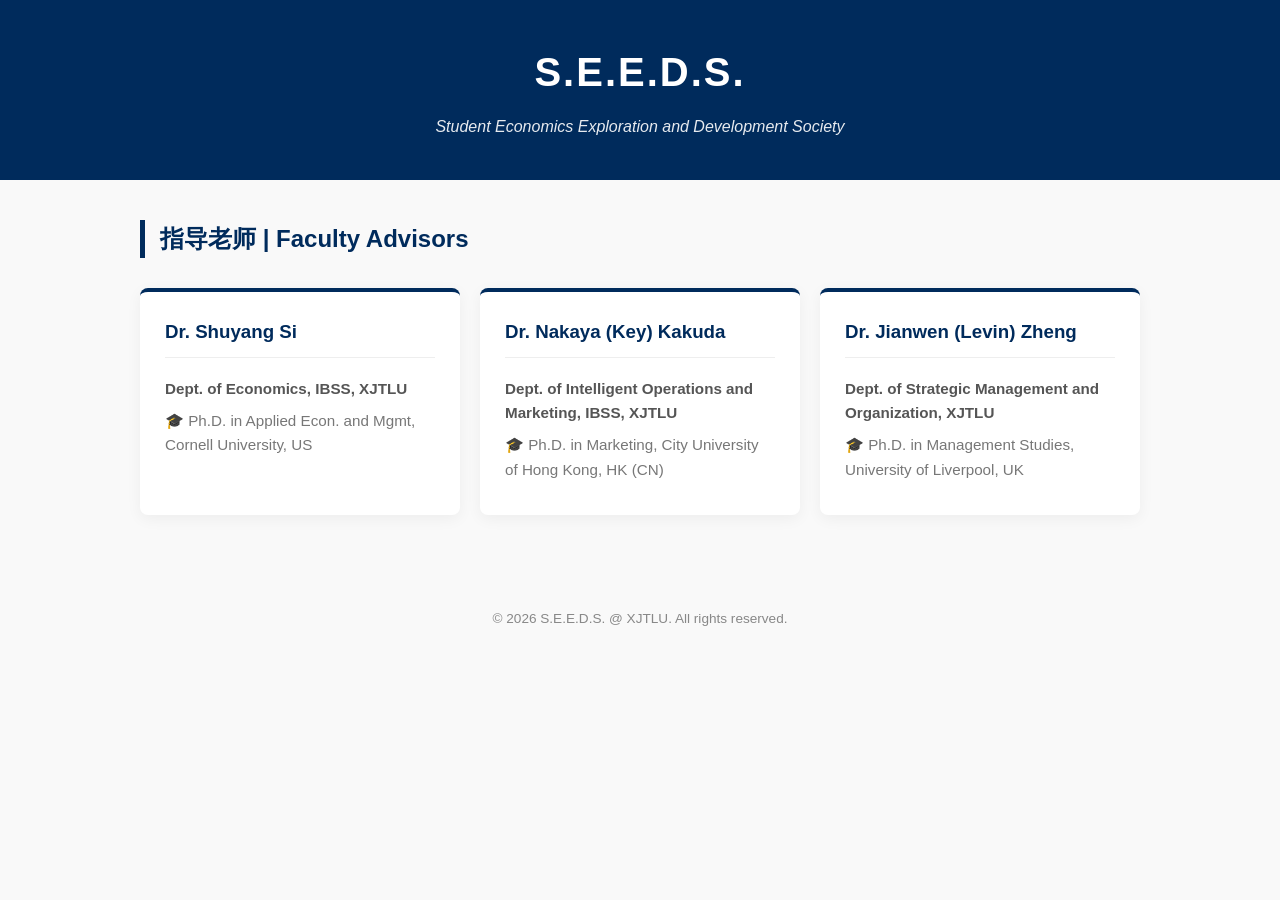
==== index.html @ ce8d1734 "Create index.html" ====
<!DOCTYPE html>
<html lang="zh-CN">
<head>
    <meta charset="UTF-8">
    <meta name="viewport" content="width=device-width, initial-scale=1.0">
    <title>S.E.E.D.S. - Student Economics Exploration and Development Society</title>
    <style>
        :root {
            --primary-color: #002b5c; /* XJTLU Navy Blue */
            --accent-color: #e31837;
            --text-color: #333;
            --bg-color: #f9f9f9;
        }
        body {
            font-family: 'Segoe UI', Tahoma, Geneva, Verdana, sans-serif;
            line-height: 1.6;
            color: var(--text-color);
            background-color: var(--bg-color);
            margin: 0;
            padding: 0;
        }
        header {
            background: var(--primary-color);
            color: white;
            padding: 40px 20px;
            text-align: center;
        }
        header h1 { margin: 0; font-size: 2.5em; letter-spacing: 2px; }
        header p { margin: 10px 0 0; opacity: 0.9; font-style: italic; }

        .container {
            max-width: 1000px;
            margin: 40px auto;
            padding: 0 20px;
        }

        .section-title {
            border-left: 5px solid var(--primary-color);
            padding-left: 15px;
            margin-bottom: 30px;
            color: var(--primary-color);
        }

        .advisors-grid {
            display: grid;
            grid-template-columns: repeat(auto-fit, minmax(300px, 1fr));
            gap: 20px;
        }

        .advisor-card {
            background: white;
            border-radius: 8px;
            padding: 25px;
            box-shadow: 0 4px 15px rgba(0,0,0,0.05);
            border-top: 4px solid var(--primary-color);
            transition: transform 0.3s ease;
        }
        .advisor-card:hover { transform: translateY(-5px); }
        .advisor-card h3 { margin-top: 0; color: var(--primary-color); border-bottom: 1px solid #eee; padding-bottom: 10px; }
        .advisor-card p { font-size: 0.95em; margin: 8px 0; }
        .dept { font-weight: bold; color: #555; }
        .edu { color: #777; font-size: 0.9em; }

        footer {
            text-align: center;
            padding: 40px 20px;
            color: #888;
            font-size: 0.85em;
        }
    </style>
</head>
<body>

<header>
    <h1>S.E.E.D.S.</h1>
    <p>Student Economics Exploration and Development Society</p>
</header>

<div class="container">
    <section>
        <h2 class="section-title">指导老师 | Faculty Advisors</h2>
        <div class="advisors-grid">
            
            <div class="advisor-card">
                <h3>Dr. Shuyang Si</h3>
                <p class="dept">Dept. of Economics, IBSS, XJTLU</p>
                <p class="edu">🎓 Ph.D. in Applied Econ. and Mgmt, Cornell University, US</p>
            </div>

            <div class="advisor-card">
                <h3>Dr. Nakaya (Key) Kakuda</h3>
                <p class="dept">Dept. of Intelligent Operations and Marketing, IBSS, XJTLU</p>
                <p class="edu">🎓 Ph.D. in Marketing, City University of Hong Kong, HK (CN)</p>
            </div>

            <div class="advisor-card">
                <h3>Dr. Jianwen (Levin) Zheng</h3>
                <p class="dept">Dept. of Strategic Management and Organization, XJTLU</p>
                <p class="edu">🎓 Ph.D. in Management Studies, University of Liverpool, UK</p>
            </div>

        </div>
    </section>
</div>

<footer>
    <p>&copy; 2026 S.E.E.D.S. @ XJTLU. All rights reserved.</p>
</footer>

</body>
</html>
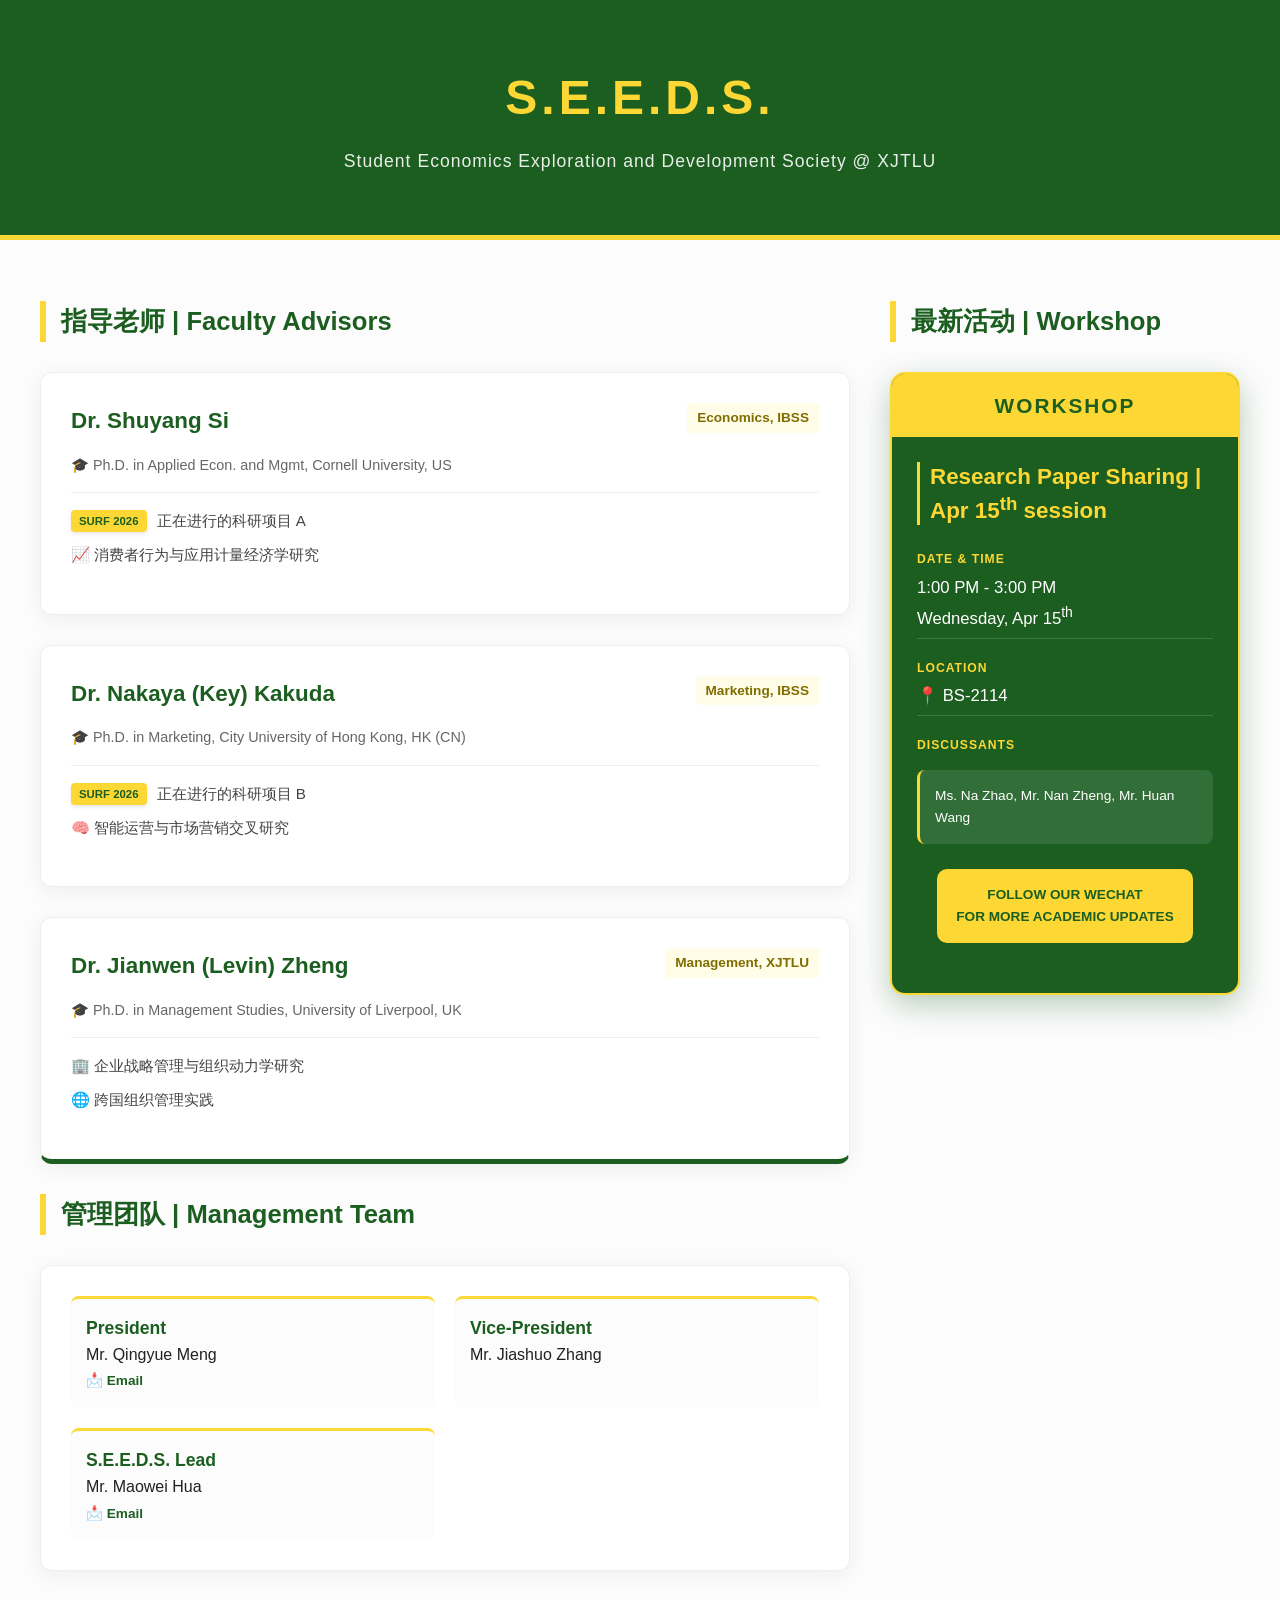
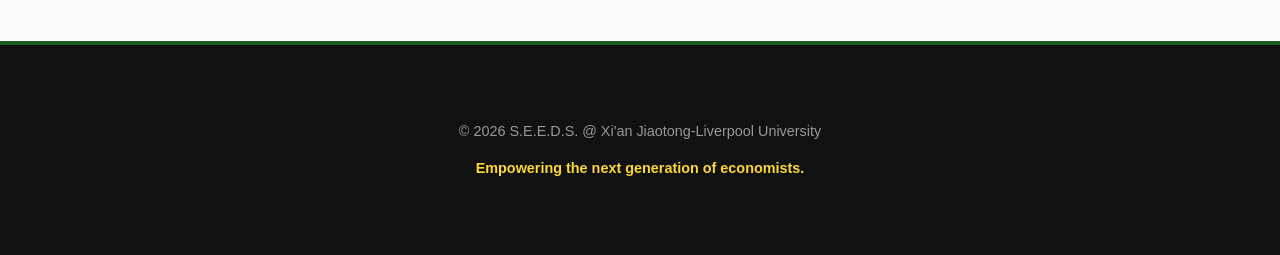
==== commit 63689b06: "Update index.html" ====
--- a/index.html
+++ b/index.html
@@ -3,69 +3,67 @@
 <head>
     <meta charset="UTF-8">
     <meta name="viewport" content="width=device-width, initial-scale=1.0">
-    <title>S.E.E.D.S. - Student Economics Exploration and Development Society</title>
+    <title>S.E.E.D.S. - Student Economics Exploration and Development Society @ XJTLU</title>
     <style>
         :root {
-            --primary-color: #002b5c; /* XJTLU Navy Blue */
-            --accent-color: #e31837;
-            --text-color: #333;
-            --bg-color: #f9f9f9;
+            --primary-green: #1b5e20; /* 海报深绿色 */
+            --accent-gold: #fdd835;  /* 海报金色 */
+            --light-gold: #fffde7;   /* 浅金色背景 */
+            --text-dark: #212121;
+            --bg-gray: #fcfcfc;
         }
-        body {
-            font-family: 'Segoe UI', Tahoma, Geneva, Verdana, sans-serif;
-            line-height: 1.6;
-            color: var(--text-color);
-            background-color: var(--bg-color);
-            margin: 0;
-            padding: 0;
+        body { font-family: 'PingFang SC', 'Microsoft YaHei', sans-serif; line-height: 1.6; color: var(--text-dark); background-color: var(--bg-gray); margin: 0; }
+        
+        /* Header */
+        header { background: var(--primary-green); color: var(--accent-gold); padding: 60px 20px; text-align: center; border-bottom: 5px solid var(--accent-gold); }
+        header h1 { margin: 0; font-size: 3em; letter-spacing: 4px; font-weight: 800; }
+        header .sub { color: white; opacity: 0.9; font-size: 1.1em; margin-top: 10px; letter-spacing: 1px; }
+
+        .container { max-width: 1200px; margin: 40px auto; padding: 0 20px; display: grid; grid-template-columns: 1fr 350px; gap: 40px; }
+
+        /* Section Universal */
+        .section-title { border-left: 6px solid var(--accent-gold); padding-left: 15px; margin-bottom: 30px; color: var(--primary-green); font-size: 1.6em; font-weight: bold; }
+
+        /* Left Column Cards */
+        .card { background: white; border-radius: 12px; padding: 30px; box-shadow: 0 4px 20px rgba(0,0,0,0.06); margin-bottom: 30px; border: 1px solid #eee; }
+        .advisor-header { display: flex; justify-content: space-between; align-items: flex-start; margin-bottom: 15px; }
+        .advisor-name { font-size: 1.4em; color: var(--primary-green); margin: 0; font-weight: bold; }
+        .dept-tag { font-size: 0.85em; background: var(--light-gold); color: #7f6d00; padding: 4px 10px; border-radius: 4px; font-weight: bold; }
+        .edu-info { font-size: 0.9em; color: #666; margin-bottom: 15px; border-bottom: 1px solid #eee; padding-bottom: 15px; }
+        
+        /* Projects List */
+        .project-list { list-style: none; padding: 0; }
+        .project-item { display: flex; align-items: center; gap: 10px; font-size: 0.95em; margin-bottom: 10px; color: #444; }
+        .surf-badge { background: var(--accent-gold); color: var(--primary-green); font-size: 0.75em; padding: 2px 8px; border-radius: 4px; font-weight: 800; box-shadow: 0 2px 4px rgba(0,0,0,0.1); }
+
+        /* Team Grid */
+        .team-grid { display: grid; grid-template-columns: 1fr 1fr; gap: 20px; }
+        .member-info { padding: 15px; border-radius: 8px; background: var(--bg-gray); border-top: 3px solid var(--accent-gold); }
+        .member-info b { display: block; color: var(--primary-green); font-size: 1.1em; }
+        .email { font-size: 0.85em; color: var(--primary-green); text-decoration: none; font-weight: bold; }
+        .email:hover { text-decoration: underline; }
+
+        /* Right Column: Digital Poster (Green & Gold) */
+        .digital-poster { 
+            background: var(--primary-green); 
+            color: white; border-radius: 15px; padding: 0; overflow: hidden; position: sticky; top: 20px;
+            box-shadow: 0 10px 30px rgba(27, 94, 32, 0.3);
+            border: 2px solid var(--accent-gold);
         }
-        header {
-            background: var(--primary-color);
-            color: white;
-            padding: 40px 20px;
-            text-align: center;
-        }
-        header h1 { margin: 0; font-size: 2.5em; letter-spacing: 2px; }
-        header p { margin: 10px 0 0; opacity: 0.9; font-style: italic; }
+        .poster-header { background: var(--accent-gold); color: var(--primary-green); padding: 15px; text-align: center; font-weight: 900; font-size: 1.3em; letter-spacing: 2px; }
+        .poster-body { padding: 25px; }
+        .event-topic { font-size: 1.4em; font-weight: bold; color: var(--accent-gold); margin-bottom: 25px; line-height: 1.3; border-left: 3px solid var(--accent-gold); padding-left: 10px; }
+        .info-row { margin-bottom: 20px; font-size: 0.95em; }
+        .info-label { color: var(--accent-gold); font-size: 0.8em; text-transform: uppercase; letter-spacing: 1px; font-weight: bold; display: block; margin-bottom: 5px; }
+        .info-value { display: block; border-bottom: 1px solid rgba(255,255,255,0.15); padding-bottom: 5px; font-size: 1.1em; }
+        .discussants { font-size: 0.9em; background: rgba(255,255,255,0.1); padding: 15px; border-radius: 8px; margin-top: 15px; border-left: 3px solid var(--accent-gold); }
+        .wechat-box { background: var(--accent-gold); color: var(--primary-green); margin: 25px 20px; padding: 15px; border-radius: 10px; text-align: center; font-size: 0.85em; font-weight: bold; }
 
-        .container {
-            max-width: 1000px;
-            margin: 40px auto;
-            padding: 0 20px;
-        }
+        footer { text-align: center; padding: 60px 20px; background: #111; color: #999; font-size: 0.9em; border-top: 4px solid var(--primary-green); }
 
-        .section-title {
-            border-left: 5px solid var(--primary-color);
-            padding-left: 15px;
-            margin-bottom: 30px;
-            color: var(--primary-color);
-        }
-
-        .advisors-grid {
-            display: grid;
-            grid-template-columns: repeat(auto-fit, minmax(300px, 1fr));
-            gap: 20px;
-        }
-
-        .advisor-card {
-            background: white;
-            border-radius: 8px;
-            padding: 25px;
-            box-shadow: 0 4px 15px rgba(0,0,0,0.05);
-            border-top: 4px solid var(--primary-color);
-            transition: transform 0.3s ease;
-        }
-        .advisor-card:hover { transform: translateY(-5px); }
-        .advisor-card h3 { margin-top: 0; color: var(--primary-color); border-bottom: 1px solid #eee; padding-bottom: 10px; }
-        .advisor-card p { font-size: 0.95em; margin: 8px 0; }
-        .dept { font-weight: bold; color: #555; }
-        .edu { color: #777; font-size: 0.9em; }
-
-        footer {
-            text-align: center;
-            padding: 40px 20px;
-            color: #888;
-            font-size: 0.85em;
+        @media (max-width: 900px) {
+            .container { grid-template-columns: 1fr; }
+            .digital-poster { position: static; }
         }
     </style>
 </head>
@@ -73,38 +71,108 @@
 
 <header>
     <h1>S.E.E.D.S.</h1>
-    <p>Student Economics Exploration and Development Society</p>
+    <div class="sub">Student Economics Exploration and Development Society @ XJTLU</div>
 </header>
 
 <div class="container">
-    <section>
+    
+    <main>
         <h2 class="section-title">指导老师 | Faculty Advisors</h2>
-        <div class="advisors-grid">
-            
-            <div class="advisor-card">
-                <h3>Dr. Shuyang Si</h3>
-                <p class="dept">Dept. of Economics, IBSS, XJTLU</p>
-                <p class="edu">🎓 Ph.D. in Applied Econ. and Mgmt, Cornell University, US</p>
+        
+        <div class="card">
+            <div class="advisor-header">
+                <h3 class="advisor-name">Dr. Shuyang Si</h3>
+                <span class="dept-tag">Economics, IBSS</span>
             </div>
+            <div class="edu-info">🎓 Ph.D. in Applied Econ. and Mgmt, Cornell University, US</div>
+            <ul class="project-list">
+                <li class="project-item"><span class="surf-badge">SURF 2026</span> 正在进行的科研项目 A</li>
+                <li class="project-item">📈 消费者行为与应用计量经济学研究</li>
+            </ul>
+        </div>
 
-            <div class="advisor-card">
-                <h3>Dr. Nakaya (Key) Kakuda</h3>
-                <p class="dept">Dept. of Intelligent Operations and Marketing, IBSS, XJTLU</p>
-                <p class="edu">🎓 Ph.D. in Marketing, City University of Hong Kong, HK (CN)</p>
+        <div class="card">
+            <div class="advisor-header">
+                <h3 class="advisor-name">Dr. Nakaya (Key) Kakuda</h3>
+                <span class="dept-tag">Marketing, IBSS</span>
             </div>
+            <div class="edu-info">🎓 Ph.D. in Marketing, City University of Hong Kong, HK (CN)</div>
+            <ul class="project-list">
+                <li class="project-item"><span class="surf-badge">SURF 2026</span> 正在进行的科研项目 B</li>
+                <li class="project-item">🧠 智能运营与市场营销交叉研究</li>
+            </ul>
+        </div>
 
-            <div class="advisor-card">
-                <h3>Dr. Jianwen (Levin) Zheng</h3>
-                <p class="dept">Dept. of Strategic Management and Organization, XJTLU</p>
-                <p class="edu">🎓 Ph.D. in Management Studies, University of Liverpool, UK</p>
+        <div class="card" style="border-bottom: 5px solid var(--primary-green);">
+            <div class="advisor-header">
+                <h3 class="advisor-name">Dr. Jianwen (Levin) Zheng</h3>
+                <span class="dept-tag">Management, XJTLU</span>
             </div>
+            <div class="edu-info">🎓 Ph.D. in Management Studies, University of Liverpool, UK</div>
+            <ul class="project-list">
+                <li class="project-item">🏢 企业战略管理与组织动力学研究</li>
+                <li class="project-item">🌐 跨国组织管理实践</li>
+            </ul>
+        </div>
 
+        <h2 class="section-title">管理团队 | Management Team</h2>
+        <div class="card">
+            <div class="team-grid">
+                <div class="member-info">
+                    <b>President</b>
+                    <span>Mr. Qingyue Meng</span>
+                    <br><a href="mailto:qingyue.meng22@student.xjtlu.edu.cn" class="email">📩 Email</a>
+                </div>
+                <div class="member-info">
+                    <b>Vice-President</b>
+                    <span>Mr. Jiashuo Zhang</span>
+                </div>
+                <div class="member-info">
+                    <b>S.E.E.D.S. Lead</b>
+                    <span>Mr. Maowei Hua</span>
+                    <br><a href="mailto:maowei.hua22@student.xjtlu.edu.cn" class="email">📩 Email</a>
+                </div>
+            </div>
         </div>
-    </section>
+    </main>
+
+    <aside>
+        <h2 class="section-title">最新活动 | Workshop</h2>
+        <div class="digital-poster">
+            <div class="poster-header">WORKSHOP</div>
+            <div class="poster-body">
+                <div class="event-topic">Research Paper Sharing | Apr 15<sup>th</sup> session</div>
+                
+                <div class="info-row">
+                    <span class="info-label">Date & Time</span>
+                    <span class="info-value">1:00 PM - 3:00 PM<br>Wednesday, Apr 15<sup>th</sup></span>
+                </div>
+
+                <div class="info-row">
+                    <span class="info-label">Location</span>
+                    <span class="info-value">📍 BS-2114</span>
+                </div>
+
+                <div class="info-row">
+                    <span class="info-label">Discussants</span>
+                    <div class="discussants">
+                        Ms. Na Zhao, Mr. Nan Zheng, Mr. Huan Wang
+                    </div>
+                </div>
+
+                <div class="wechat-box">
+                    FOLLOW OUR WECHAT<br>
+                    FOR MORE ACADEMIC UPDATES
+                </div>
+            </div>
+        </div>
+    </aside>
+
 </div>
 
 <footer>
-    <p>&copy; 2026 S.E.E.D.S. @ XJTLU. All rights reserved.</p>
+    <p>&copy; 2026 S.E.E.D.S. @ Xi'an Jiaotong-Liverpool University</p>
+    <p style="color: var(--accent-gold); font-weight: bold;">Empowering the next generation of economists.</p>
 </footer>
 
 </body>
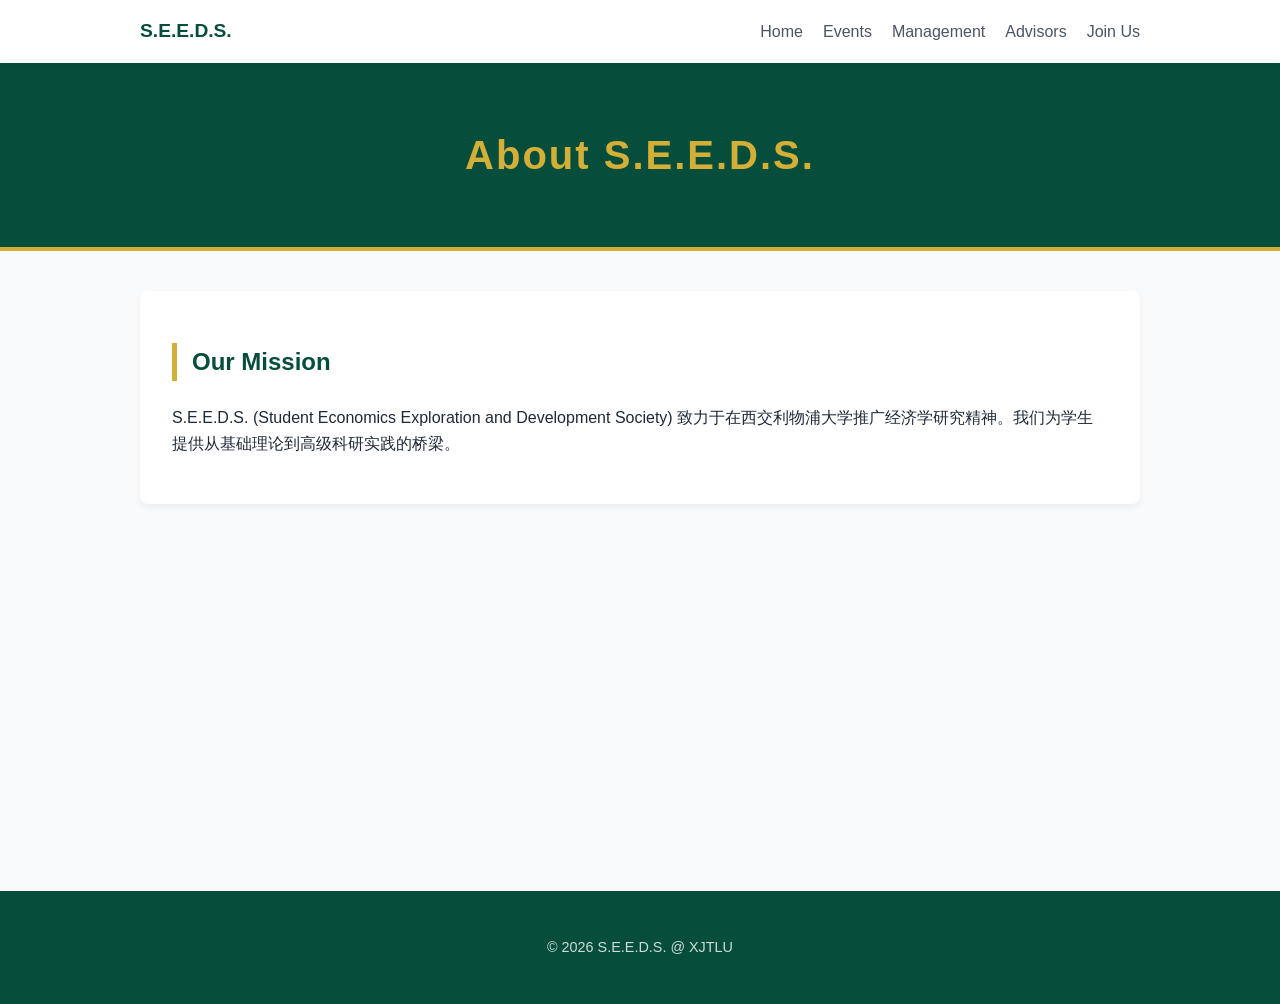
==== commit 7aac5d83: "Update index.html" ====
--- a/index.html
+++ b/index.html
@@ -2,178 +2,27 @@
 <html lang="zh-CN">
 <head>
     <meta charset="UTF-8">
-    <meta name="viewport" content="width=device-width, initial-scale=1.0">
-    <title>S.E.E.D.S. - Student Economics Exploration and Development Society @ XJTLU</title>
-    <style>
-        :root {
-            --primary-green: #1b5e20; /* 海报深绿色 */
-            --accent-gold: #fdd835;  /* 海报金色 */
-            --light-gold: #fffde7;   /* 浅金色背景 */
-            --text-dark: #212121;
-            --bg-gray: #fcfcfc;
-        }
-        body { font-family: 'PingFang SC', 'Microsoft YaHei', sans-serif; line-height: 1.6; color: var(--text-dark); background-color: var(--bg-gray); margin: 0; }
-        
-        /* Header */
-        header { background: var(--primary-green); color: var(--accent-gold); padding: 60px 20px; text-align: center; border-bottom: 5px solid var(--accent-gold); }
-        header h1 { margin: 0; font-size: 3em; letter-spacing: 4px; font-weight: 800; }
-        header .sub { color: white; opacity: 0.9; font-size: 1.1em; margin-top: 10px; letter-spacing: 1px; }
-
-        .container { max-width: 1200px; margin: 40px auto; padding: 0 20px; display: grid; grid-template-columns: 1fr 350px; gap: 40px; }
-
-        /* Section Universal */
-        .section-title { border-left: 6px solid var(--accent-gold); padding-left: 15px; margin-bottom: 30px; color: var(--primary-green); font-size: 1.6em; font-weight: bold; }
-
-        /* Left Column Cards */
-        .card { background: white; border-radius: 12px; padding: 30px; box-shadow: 0 4px 20px rgba(0,0,0,0.06); margin-bottom: 30px; border: 1px solid #eee; }
-        .advisor-header { display: flex; justify-content: space-between; align-items: flex-start; margin-bottom: 15px; }
-        .advisor-name { font-size: 1.4em; color: var(--primary-green); margin: 0; font-weight: bold; }
-        .dept-tag { font-size: 0.85em; background: var(--light-gold); color: #7f6d00; padding: 4px 10px; border-radius: 4px; font-weight: bold; }
-        .edu-info { font-size: 0.9em; color: #666; margin-bottom: 15px; border-bottom: 1px solid #eee; padding-bottom: 15px; }
-        
-        /* Projects List */
-        .project-list { list-style: none; padding: 0; }
-        .project-item { display: flex; align-items: center; gap: 10px; font-size: 0.95em; margin-bottom: 10px; color: #444; }
-        .surf-badge { background: var(--accent-gold); color: var(--primary-green); font-size: 0.75em; padding: 2px 8px; border-radius: 4px; font-weight: 800; box-shadow: 0 2px 4px rgba(0,0,0,0.1); }
-
-        /* Team Grid */
-        .team-grid { display: grid; grid-template-columns: 1fr 1fr; gap: 20px; }
-        .member-info { padding: 15px; border-radius: 8px; background: var(--bg-gray); border-top: 3px solid var(--accent-gold); }
-        .member-info b { display: block; color: var(--primary-green); font-size: 1.1em; }
-        .email { font-size: 0.85em; color: var(--primary-green); text-decoration: none; font-weight: bold; }
-        .email:hover { text-decoration: underline; }
-
-        /* Right Column: Digital Poster (Green & Gold) */
-        .digital-poster { 
-            background: var(--primary-green); 
-            color: white; border-radius: 15px; padding: 0; overflow: hidden; position: sticky; top: 20px;
-            box-shadow: 0 10px 30px rgba(27, 94, 32, 0.3);
-            border: 2px solid var(--accent-gold);
-        }
-        .poster-header { background: var(--accent-gold); color: var(--primary-green); padding: 15px; text-align: center; font-weight: 900; font-size: 1.3em; letter-spacing: 2px; }
-        .poster-body { padding: 25px; }
-        .event-topic { font-size: 1.4em; font-weight: bold; color: var(--accent-gold); margin-bottom: 25px; line-height: 1.3; border-left: 3px solid var(--accent-gold); padding-left: 10px; }
-        .info-row { margin-bottom: 20px; font-size: 0.95em; }
-        .info-label { color: var(--accent-gold); font-size: 0.8em; text-transform: uppercase; letter-spacing: 1px; font-weight: bold; display: block; margin-bottom: 5px; }
-        .info-value { display: block; border-bottom: 1px solid rgba(255,255,255,0.15); padding-bottom: 5px; font-size: 1.1em; }
-        .discussants { font-size: 0.9em; background: rgba(255,255,255,0.1); padding: 15px; border-radius: 8px; margin-top: 15px; border-left: 3px solid var(--accent-gold); }
-        .wechat-box { background: var(--accent-gold); color: var(--primary-green); margin: 25px 20px; padding: 15px; border-radius: 10px; text-align: center; font-size: 0.85em; font-weight: bold; }
-
-        footer { text-align: center; padding: 60px 20px; background: #111; color: #999; font-size: 0.9em; border-top: 4px solid var(--primary-green); }
-
-        @media (max-width: 900px) {
-            .container { grid-template-columns: 1fr; }
-            .digital-poster { position: static; }
-        }
-    </style>
+    <title>S.E.E.D.S. | Home</title>
+    <link rel="stylesheet" href="style.css">
 </head>
 <body>
+    <nav><div class="nav-container"><a href="index.html" class="nav-logo">S.E.E.D.S.</a><ul class="nav-links">
+        <li><a href="index.html">Home</a></li>
+        <li><a href="events.html">Events</a></li>
+        <li><a href="team.html">Management</a></li>
+        <li><a href="advisors.html">Advisors</a></li>
+        <li><a href="join.html">Join Us</a></li>
+    </ul></div></nav>
 
-<header>
-    <h1>S.E.E.D.S.</h1>
-    <div class="sub">Student Economics Exploration and Development Society @ XJTLU</div>
-</header>
+    <header><h1>About S.E.E.D.S.</h1></header>
 
-<div class="container">
-    
-    <main>
-        <h2 class="section-title">指导老师 | Faculty Advisors</h2>
-        
-        <div class="card">
-            <div class="advisor-header">
-                <h3 class="advisor-name">Dr. Shuyang Si</h3>
-                <span class="dept-tag">Economics, IBSS</span>
-            </div>
-            <div class="edu-info">🎓 Ph.D. in Applied Econ. and Mgmt, Cornell University, US</div>
-            <ul class="project-list">
-                <li class="project-item"><span class="surf-badge">SURF 2026</span> 正在进行的科研项目 A</li>
-                <li class="project-item">📈 消费者行为与应用计量经济学研究</li>
-            </ul>
-        </div>
+    <div class="container">
+        <section class="card">
+            <h2 class="section-title">Our Mission</h2>
+            <p>S.E.E.D.S. (Student Economics Exploration and Development Society) 致力于在西交利物浦大学推广经济学研究精神。我们为学生提供从基础理论到高级科研实践的桥梁。</p>
+        </section>
+    </div>
 
-        <div class="card">
-            <div class="advisor-header">
-                <h3 class="advisor-name">Dr. Nakaya (Key) Kakuda</h3>
-                <span class="dept-tag">Marketing, IBSS</span>
-            </div>
-            <div class="edu-info">🎓 Ph.D. in Marketing, City University of Hong Kong, HK (CN)</div>
-            <ul class="project-list">
-                <li class="project-item"><span class="surf-badge">SURF 2026</span> 正在进行的科研项目 B</li>
-                <li class="project-item">🧠 智能运营与市场营销交叉研究</li>
-            </ul>
-        </div>
-
-        <div class="card" style="border-bottom: 5px solid var(--primary-green);">
-            <div class="advisor-header">
-                <h3 class="advisor-name">Dr. Jianwen (Levin) Zheng</h3>
-                <span class="dept-tag">Management, XJTLU</span>
-            </div>
-            <div class="edu-info">🎓 Ph.D. in Management Studies, University of Liverpool, UK</div>
-            <ul class="project-list">
-                <li class="project-item">🏢 企业战略管理与组织动力学研究</li>
-                <li class="project-item">🌐 跨国组织管理实践</li>
-            </ul>
-        </div>
-
-        <h2 class="section-title">管理团队 | Management Team</h2>
-        <div class="card">
-            <div class="team-grid">
-                <div class="member-info">
-                    <b>President</b>
-                    <span>Mr. Qingyue Meng</span>
-                    <br><a href="mailto:qingyue.meng22@student.xjtlu.edu.cn" class="email">📩 Email</a>
-                </div>
-                <div class="member-info">
-                    <b>Vice-President</b>
-                    <span>Mr. Jiashuo Zhang</span>
-                </div>
-                <div class="member-info">
-                    <b>S.E.E.D.S. Lead</b>
-                    <span>Mr. Maowei Hua</span>
-                    <br><a href="mailto:maowei.hua22@student.xjtlu.edu.cn" class="email">📩 Email</a>
-                </div>
-            </div>
-        </div>
-    </main>
-
-    <aside>
-        <h2 class="section-title">最新活动 | Workshop</h2>
-        <div class="digital-poster">
-            <div class="poster-header">WORKSHOP</div>
-            <div class="poster-body">
-                <div class="event-topic">Research Paper Sharing | Apr 15<sup>th</sup> session</div>
-                
-                <div class="info-row">
-                    <span class="info-label">Date & Time</span>
-                    <span class="info-value">1:00 PM - 3:00 PM<br>Wednesday, Apr 15<sup>th</sup></span>
-                </div>
-
-                <div class="info-row">
-                    <span class="info-label">Location</span>
-                    <span class="info-value">📍 BS-2114</span>
-                </div>
-
-                <div class="info-row">
-                    <span class="info-label">Discussants</span>
-                    <div class="discussants">
-                        Ms. Na Zhao, Mr. Nan Zheng, Mr. Huan Wang
-                    </div>
-                </div>
-
-                <div class="wechat-box">
-                    FOLLOW OUR WECHAT<br>
-                    FOR MORE ACADEMIC UPDATES
-                </div>
-            </div>
-        </div>
-    </aside>
-
-</div>
-
-<footer>
-    <p>&copy; 2026 S.E.E.D.S. @ Xi'an Jiaotong-Liverpool University</p>
-    <p style="color: var(--accent-gold); font-weight: bold;">Empowering the next generation of economists.</p>
-</footer>
-
+    <footer><p>&copy; 2026 S.E.E.D.S. @ XJTLU</p></footer>
 </body>
 </html>
--- a/style.css
+++ b/style.css
@@ -0,0 +1,87 @@
+/* 全局变量定义：在此修改颜色，全站同步 */
+:root {
+    --primary-green: #064e3b; /* 深学术绿 */
+    --accent-gold: #d4af37;  /* 香槟金 */
+    --text-main: #1f2937;
+    --bg-light: #f9fafb;
+    --white: #ffffff;
+}
+
+body {
+    font-family: 'Inter', 'PingFang SC', sans-serif;
+    margin: 0;
+    line-height: 1.6;
+    background-color: var(--bg-light);
+    color: var(--text-main);
+}
+
+/* 统一 Header 样式 */
+header {
+    background: var(--primary-green);
+    color: var(--accent-gold);
+    padding: 60px 20px;
+    text-align: center;
+    border-bottom: 4px solid var(--accent-gold);
+}
+
+header h1 { margin: 0; font-size: 2.5rem; letter-spacing: 2px; }
+
+/* 统一 导航栏 样式 */
+nav {
+    background: var(--white);
+    padding: 1rem 0;
+    position: sticky;
+    top: 0;
+    z-index: 100;
+    box-shadow: 0 2px 4px rgba(0,0,0,0.1);
+}
+
+.nav-container {
+    max-width: 1000px;
+    margin: 0 auto;
+    display: flex;
+    justify-content: space-between;
+    align-items: center;
+    padding: 0 20px;
+}
+
+.nav-logo { font-weight: bold; color: var(--primary-green); text-decoration: none; font-size: 1.2rem; }
+
+.nav-links { list-style: none; display: flex; gap: 20px; margin: 0; }
+.nav-links a { text-decoration: none; color: #4b5563; font-weight: 500; transition: 0.3s; }
+.nav-links a:hover { color: var(--primary-green); }
+
+/* 内容容器 */
+.container {
+    max-width: 1000px;
+    margin: 40px auto;
+    padding: 0 20px;
+    min-height: 60vh;
+}
+
+/* 卡片样式 */
+.card {
+    background: var(--white);
+    padding: 2rem;
+    border-radius: 8px;
+    box-shadow: 0 4px 6px rgba(0,0,0,0.05);
+    margin-bottom: 2rem;
+}
+
+.section-title {
+    color: var(--primary-green);
+    border-left: 5px solid var(--accent-gold);
+    padding-left: 15px;
+    margin-bottom: 1.5rem;
+}
+
+/* 统一 Footer 样式 */
+footer {
+    background: var(--primary-green);
+    color: white;
+    text-align: center;
+    padding: 40px 20px;
+    margin-top: 60px;
+}
+
+footer p { margin: 5px 0; font-size: 0.9rem; opacity: 0.8; }
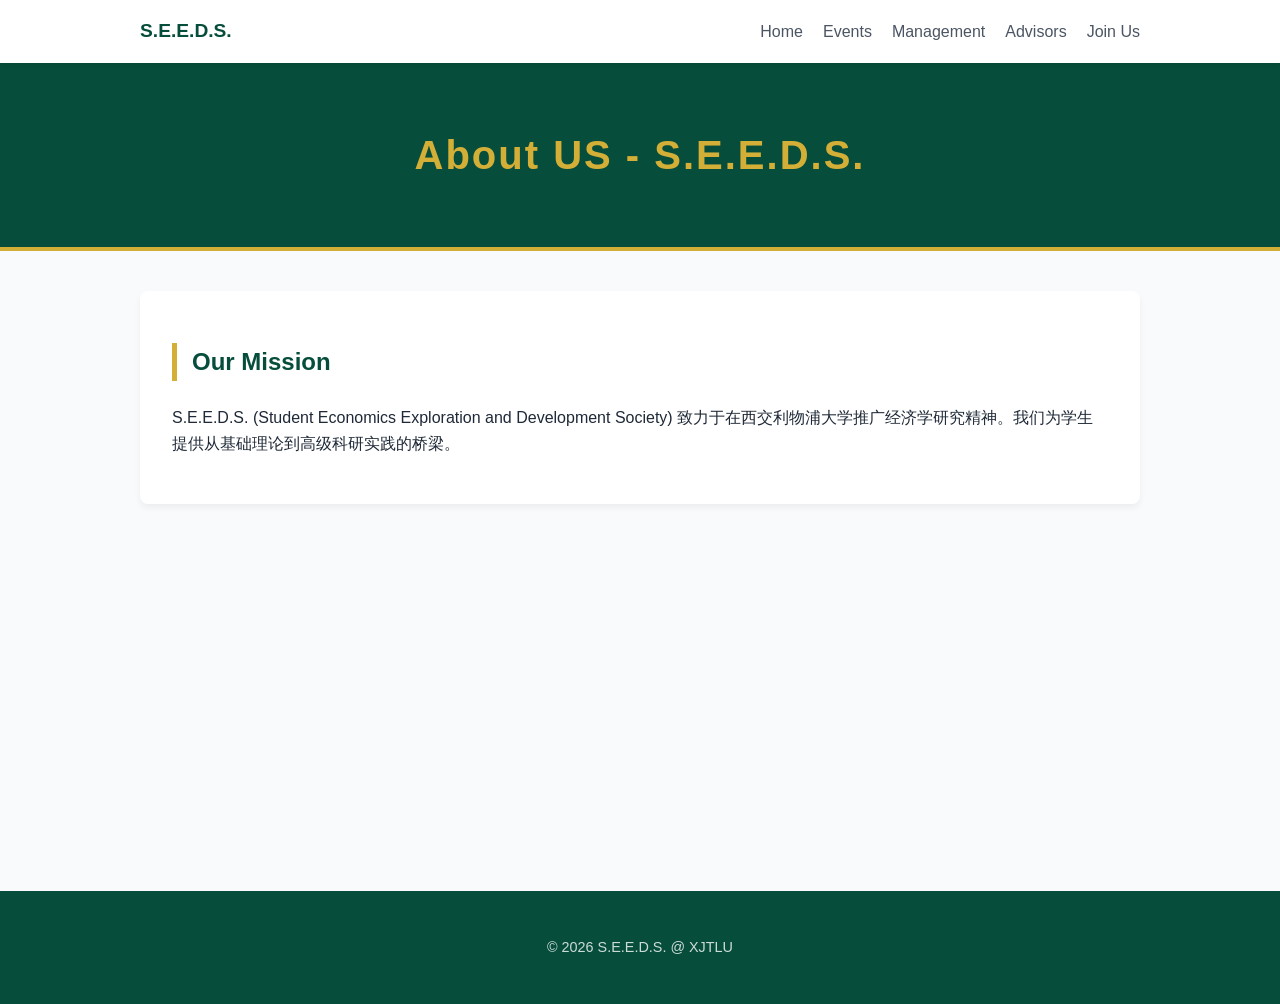
==== commit d595d8ca: "Update index.html" ====
--- a/index.html
+++ b/index.html
@@ -14,7 +14,7 @@
         <li><a href="join.html">Join Us</a></li>
     </ul></div></nav>
 
-    <header><h1>About S.E.E.D.S.</h1></header>
+    <header><h1>About US - S.E.E.D.S.</h1></header>
 
     <div class="container">
         <section class="card">
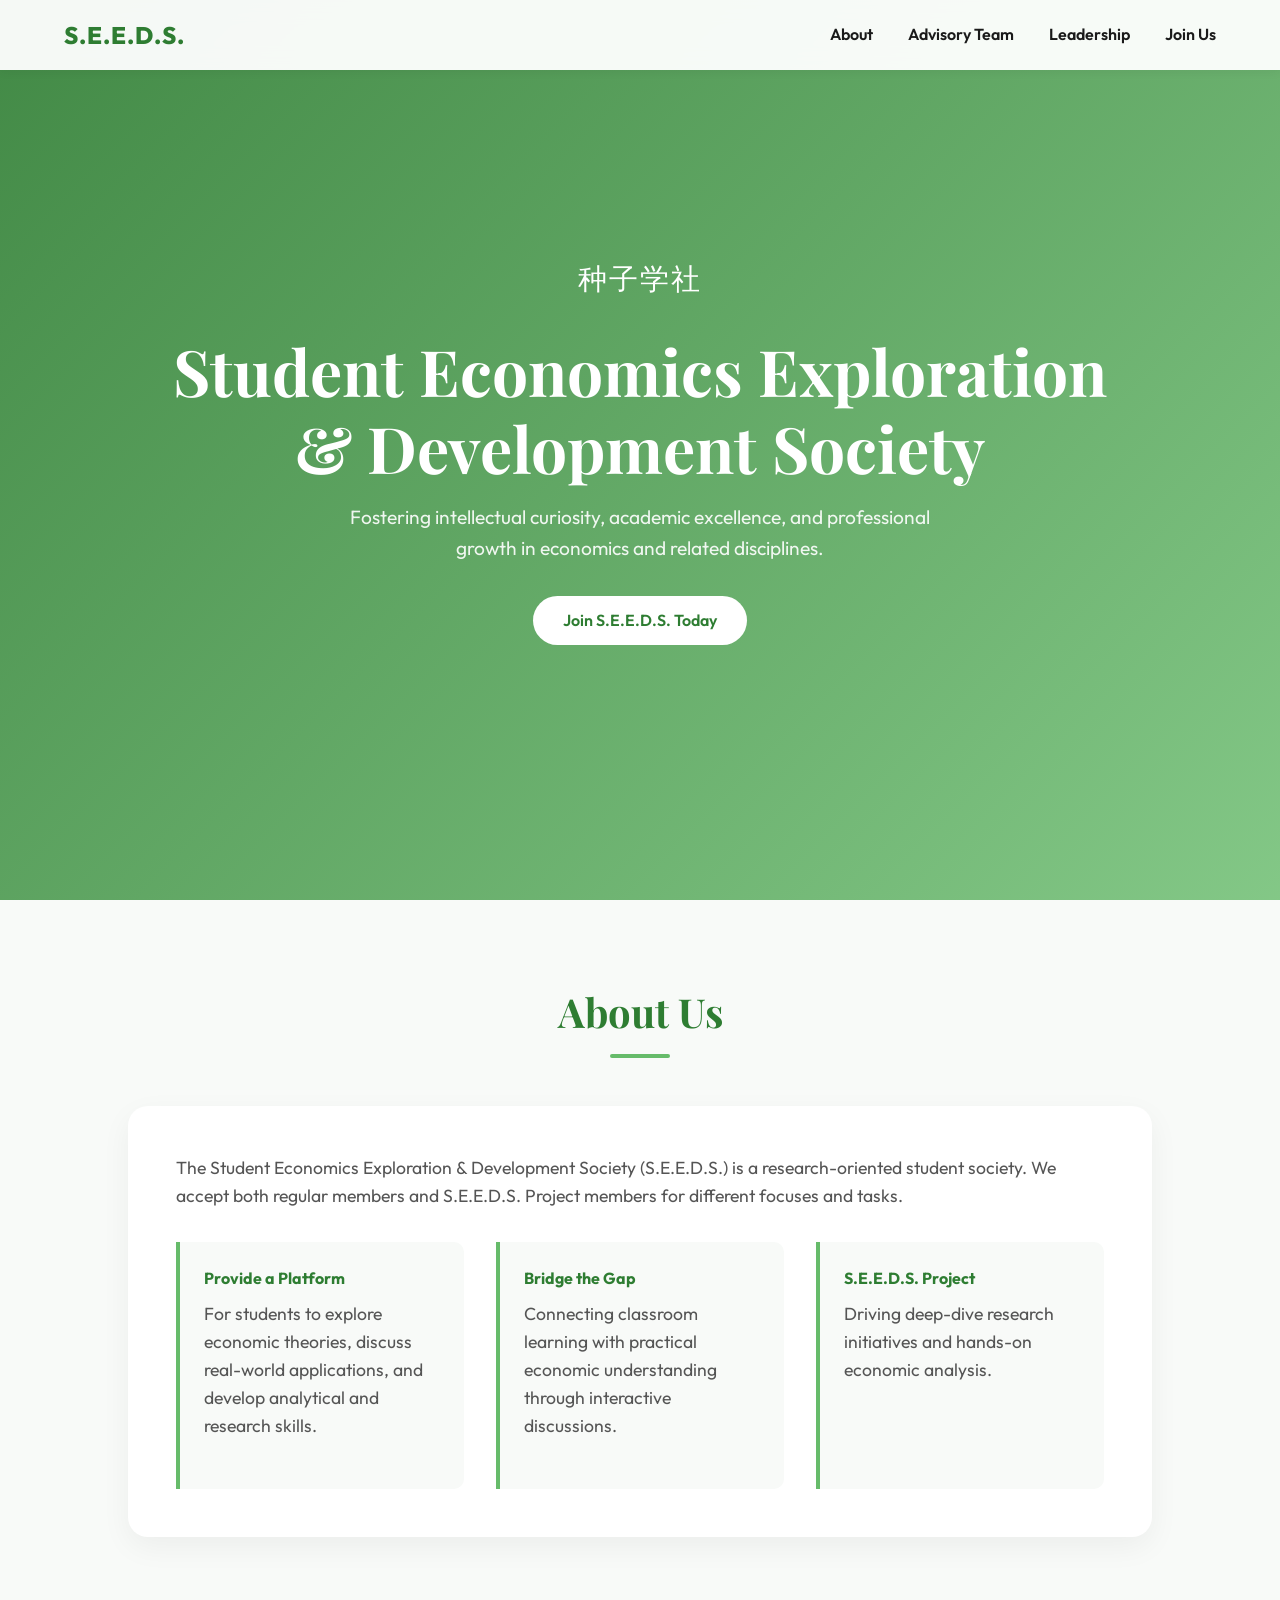
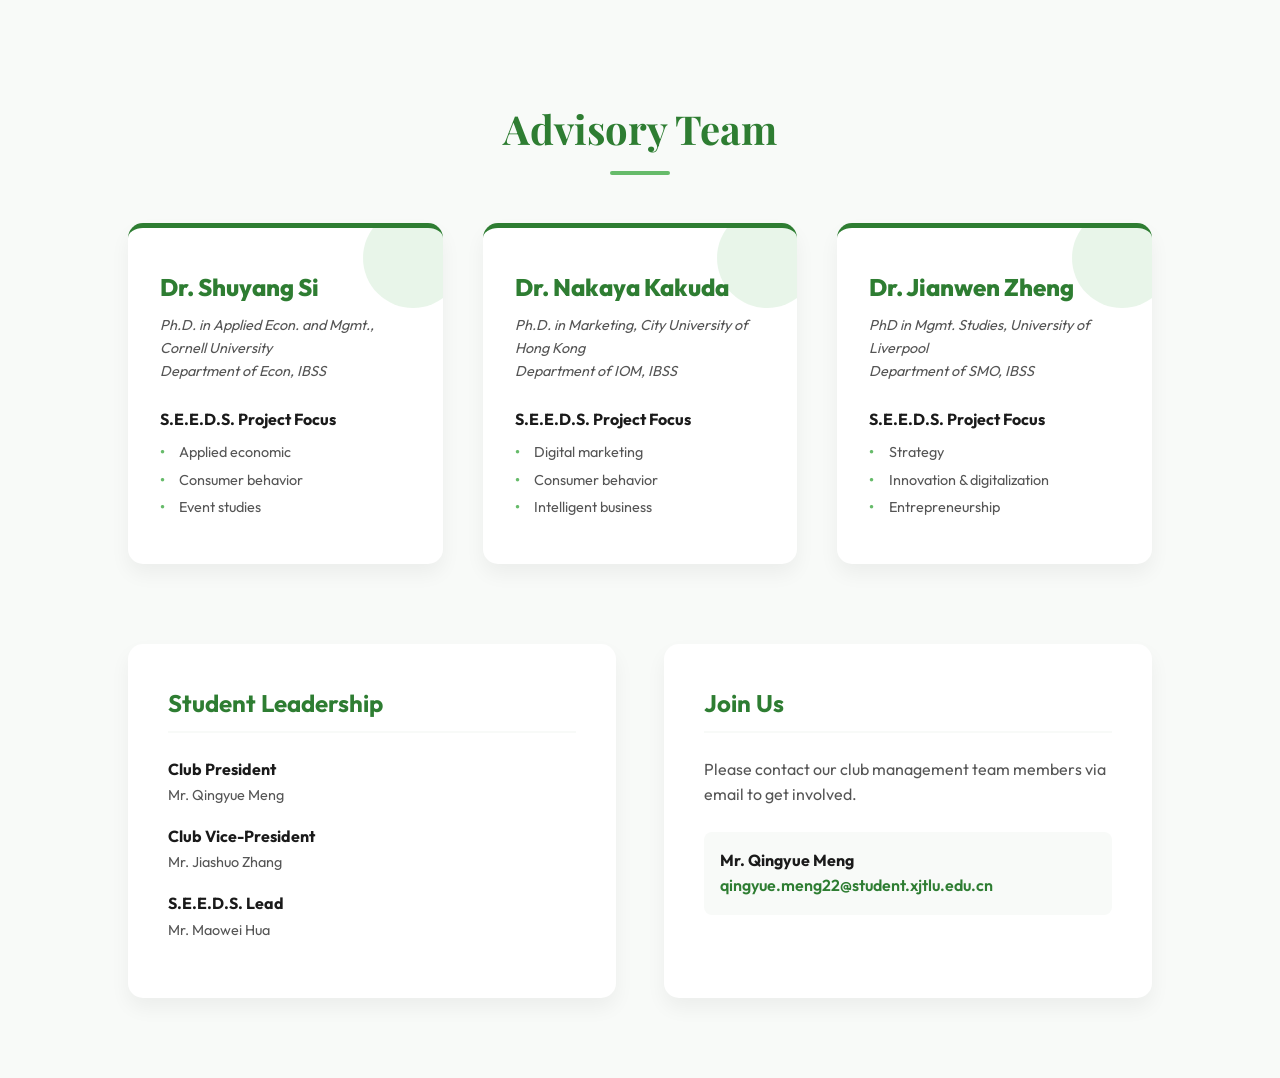
==== commit 52ddc916: "Update index.html" ====
--- a/index.html
+++ b/index.html
@@ -1,28 +1,458 @@
 <!DOCTYPE html>
-<html lang="zh-CN">
+<html lang="en">
 <head>
     <meta charset="UTF-8">
-    <title>S.E.E.D.S. | Home</title>
-    <link rel="stylesheet" href="style.css">
+    <meta name="viewport" content="width=device-width, initial-scale=1.0">
+    <title>S.E.E.D.S. | Student Economics Exploration & Development Society</title>
+    <link href="https://fonts.googleapis.com/css2?family=Outfit:wght@300;400;600;800&family=Playfair+Display:ital,wght@0,600;1,600&display=swap" rel="stylesheet">
+    <style>
+        :root {
+            --primary: #2E7D32; /* 深绿 - 象征学术扎根 */
+            --secondary: #66BB6A; /* 浅绿 - 象征新生和发展 */
+            --bg-color: #F8FAF8;
+            --text-dark: #1A1A1A;
+            --text-light: #555555;
+            --white: #FFFFFF;
+        }
+
+        * {
+            margin: 0;
+            padding: 0;
+            box-sizing: border-box;
+        }
+
+        body {
+            font-family: 'Outfit', sans-serif;
+            background-color: var(--bg-color);
+            color: var(--text-dark);
+            line-height: 1.6;
+            scroll-behavior: smooth;
+        }
+
+        /* 导航栏 */
+        nav {
+            position: fixed;
+            top: 0;
+            width: 100%;
+            background: rgba(255, 255, 255, 0.95);
+            backdrop-filter: blur(10px);
+            padding: 1rem 5%;
+            display: flex;
+            justify-content: space-between;
+            align-items: center;
+            box-shadow: 0 2px 10px rgba(0,0,0,0.05);
+            z-index: 1000;
+        }
+
+        .logo {
+            font-size: 1.5rem;
+            font-weight: 800;
+            color: var(--primary);
+            text-decoration: none;
+            letter-spacing: 1px;
+        }
+
+        .nav-links a {
+            text-decoration: none;
+            color: var(--text-dark);
+            margin-left: 2rem;
+            font-weight: 600;
+            transition: color 0.3s;
+        }
+
+        .nav-links a:hover {
+            color: var(--secondary);
+        }
+
+        /* 首屏 (Hero Section) */
+        .hero {
+            height: 100vh;
+            display: flex;
+            align-items: center;
+            justify-content: center;
+            text-align: center;
+            background: linear-gradient(135deg, rgba(46, 125, 50, 0.9), rgba(102, 187, 106, 0.8)), url('https://images.unsplash.com/photo-1542601906990-b4d3fb778b09?auto=format&fit=crop&q=80');
+            background-size: cover;
+            background-position: center;
+            color: var(--white);
+            padding: 0 20px;
+        }
+
+        .hero h1 {
+            font-family: 'Playfair Display', serif;
+            font-size: 4rem;
+            margin-bottom: 1rem;
+            line-height: 1.2;
+        }
+
+        .hero h2 {
+            font-size: 1.8rem;
+            font-weight: 300;
+            margin-bottom: 2rem;
+            letter-spacing: 2px;
+        }
+
+        .hero p {
+            font-size: 1.2rem;
+            max-width: 600px;
+            margin: 0 auto 2rem auto;
+            opacity: 0.9;
+        }
+
+        .btn {
+            display: inline-block;
+            padding: 12px 30px;
+            background-color: var(--white);
+            color: var(--primary);
+            text-decoration: none;
+            border-radius: 30px;
+            font-weight: 600;
+            transition: transform 0.3s, box-shadow 0.3s;
+        }
+
+        .btn:hover {
+            transform: translateY(-3px);
+            box-shadow: 0 10px 20px rgba(0,0,0,0.2);
+        }
+
+        /* 通用区块设置 */
+        section {
+            padding: 5rem 10%;
+        }
+
+        .section-title {
+            text-align: center;
+            font-family: 'Playfair Display', serif;
+            font-size: 2.5rem;
+            color: var(--primary);
+            margin-bottom: 3rem;
+            position: relative;
+        }
+
+        .section-title::after {
+            content: '';
+            display: block;
+            width: 60px;
+            height: 4px;
+            background-color: var(--secondary);
+            margin: 10px auto 0 auto;
+            border-radius: 2px;
+        }
+
+        /* About Section */
+        .about-content {
+            background: var(--white);
+            padding: 3rem;
+            border-radius: 20px;
+            box-shadow: 0 10px 30px rgba(0,0,0,0.05);
+        }
+
+        .about-content p {
+            font-size: 1.1rem;
+            color: var(--text-light);
+            margin-bottom: 1.5rem;
+        }
+
+        .aims-grid {
+            display: grid;
+            grid-template-columns: repeat(auto-fit, minmax(250px, 1fr));
+            gap: 2rem;
+            margin-top: 2rem;
+        }
+
+        .aim-card {
+            border-left: 4px solid var(--secondary);
+            padding: 1.5rem;
+            background: var(--bg-color);
+            border-radius: 0 10px 10px 0;
+        }
+
+        .aim-card h4 {
+            color: var(--primary);
+            margin-bottom: 0.5rem;
+        }
+
+        /* Advisors Section */
+        .advisors-grid {
+            display: grid;
+            grid-template-columns: repeat(auto-fit, minmax(300px, 1fr));
+            gap: 2.5rem;
+        }
+
+        .advisor-card {
+            background: var(--white);
+            border-radius: 15px;
+            padding: 2.5rem 2rem;
+            position: relative;
+            box-shadow: 0 10px 20px rgba(0,0,0,0.05);
+            transition: transform 0.3s;
+            overflow: hidden;
+            border-top: 5px solid var(--primary);
+        }
+
+        .advisor-card:hover {
+            transform: translateY(-5px);
+        }
+
+        /* 模仿图片中的绿色圆形装饰 */
+        .advisor-card::before {
+            content: '';
+            position: absolute;
+            top: -20px;
+            right: -20px;
+            width: 100px;
+            height: 100px;
+            background-color: var(--secondary);
+            border-radius: 50%;
+            opacity: 0.15;
+            z-index: 0;
+        }
+
+        .advisor-card * {
+            position: relative;
+            z-index: 1;
+        }
+
+        .advisor-name {
+            font-size: 1.5rem;
+            color: var(--primary);
+            margin-bottom: 0.5rem;
+            font-weight: 800;
+        }
+
+        .advisor-credentials {
+            font-size: 0.9rem;
+            color: var(--text-light);
+            margin-bottom: 1rem;
+            font-style: italic;
+        }
+
+        .advisor-focus {
+            margin-top: 1.5rem;
+        }
+
+        .advisor-focus h4 {
+            font-size: 1rem;
+            color: var(--text-dark);
+            margin-bottom: 0.5rem;
+        }
+
+        .advisor-focus ul {
+            list-style-type: none;
+        }
+
+        .advisor-focus ul li {
+            position: relative;
+            padding-left: 1.2rem;
+            font-size: 0.9rem;
+            color: var(--text-light);
+            margin-bottom: 0.3rem;
+        }
+
+        .advisor-focus ul li::before {
+            content: '•';
+            color: var(--secondary);
+            position: absolute;
+            left: 0;
+            font-weight: bold;
+        }
+
+        /* Team & Contact Section */
+        .bottom-sections {
+            display: flex;
+            flex-wrap: wrap;
+            gap: 3rem;
+            padding: 0 10% 5rem 10%;
+        }
+
+        .team-box, .contact-box {
+            flex: 1;
+            min-width: 300px;
+            background: var(--white);
+            padding: 2.5rem;
+            border-radius: 15px;
+            box-shadow: 0 10px 20px rgba(0,0,0,0.05);
+        }
+
+        .box-title {
+            color: var(--primary);
+            margin-bottom: 1.5rem;
+            font-size: 1.5rem;
+            border-bottom: 2px solid var(--bg-color);
+            padding-bottom: 0.5rem;
+        }
+
+        .team-member {
+            margin-bottom: 1rem;
+        }
+
+        .team-member strong {
+            display: block;
+            color: var(--text-dark);
+        }
+
+        .team-member span {
+            font-size: 0.9rem;
+            color: var(--text-light);
+        }
+
+        .contact-email {
+            display: block;
+            margin-bottom: 1rem;
+            padding: 1rem;
+            background: var(--bg-color);
+            border-radius: 8px;
+            text-decoration: none;
+            color: var(--text-dark);
+            transition: background 0.3s;
+        }
+
+        .contact-email:hover {
+            background: #e8f5e9;
+        }
+
+        .contact-email span {
+            color: var(--primary);
+            font-weight: 600;
+        }
+
+        footer {
+            text-align: center;
+            padding: 2rem;
+            background: var(--text-dark);
+            color: var(--white);
+            font-size: 0.9rem;
+        }
+
+        /* 移动端适配 */
+        @media (max-width: 768px) {
+            .hero h1 { font-size: 2.5rem; }
+            .hero h2 { font-size: 1.2rem; }
+            .nav-links { display: none; } /* 移动端可以考虑在此基础上添加汉堡菜单 */
+            section { padding: 3rem 5%; }
+        }
+    </style>
 </head>
 <body>
-    <nav><div class="nav-container"><a href="index.html" class="nav-logo">S.E.E.D.S.</a><ul class="nav-links">
-        <li><a href="index.html">Home</a></li>
-        <li><a href="events.html">Events</a></li>
-        <li><a href="team.html">Management</a></li>
-        <li><a href="advisors.html">Advisors</a></li>
-        <li><a href="join.html">Join Us</a></li>
-    </ul></div></nav>
-
-    <header><h1>About US - S.E.E.D.S.</h1></header>
-
-    <div class="container">
-        <section class="card">
-            <h2 class="section-title">Our Mission</h2>
-            <p>S.E.E.D.S. (Student Economics Exploration and Development Society) 致力于在西交利物浦大学推广经济学研究精神。我们为学生提供从基础理论到高级科研实践的桥梁。</p>
-        </section>
-    </div>
-
-    <footer><p>&copy; 2026 S.E.E.D.S. @ XJTLU</p></footer>
-</body>
-</html>
+
+    <nav>
+        <a href="#home" class="logo">S.E.E.D.S.</a>
+        <div class="nav-links">
+            <a href="#about">About</a>
+            <a href="#advisors">Advisory Team</a>
+            <a href="#team">Leadership</a>
+            <a href="#join">Join Us</a>
+        </div>
+    </nav>
+
+    <header id="home" class="hero">
+        <div>
+            <h2>种子学社</h2>
+            <h1>Student Economics Exploration<br>& Development Society</h1>
+            <p>Fostering intellectual curiosity, academic excellence, and professional growth in economics and related disciplines.</p>
+            <a href="#join" class="btn">Join S.E.E.D.S. Today</a>
+        </div>
+    </header>
+
+    <section id="about">
+        <h2 class="section-title">About Us</h2>
+        <div class="about-content">
+            <p>The Student Economics Exploration & Development Society (S.E.E.D.S.) is a research-oriented student society. We accept both regular members and S.E.E.D.S. Project members for different focuses and tasks.</p>
+            
+            <div class="aims-grid">
+                <div class="aim-card">
+                    <h4>Provide a Platform</h4>
+                    <p>For students to explore economic theories, discuss real-world applications, and develop analytical and research skills.</p>
+                </div>
+                <div class="aim-card">
+                    <h4>Bridge the Gap</h4>
+                    <p>Connecting classroom learning with practical economic understanding through interactive discussions.</p>
+                </div>
+                <div class="aim-card">
+                    <h4>S.E.E.D.S. Project</h4>
+                    <p>Driving deep-dive research initiatives and hands-on economic analysis.</p>
+                </div>
+            </div>
+        </div>
+    </section>
+
+    <section id="advisors">
+        <h2 class="section-title">Advisory Team</h2>
+        <div class="advisors-grid">
+            
+            <div class="advisor-card">
+                <div class="advisor-name">Dr. Shuyang Si</div>
+                <div class="advisor-credentials">
+                    Ph.D. in Applied Econ. and Mgmt., Cornell University<br>
+                    Department of Econ, IBSS
+                </div>
+                <div class="advisor-focus">
+                    <h4>S.E.E.D.S. Project Focus</h4>
+                    <ul>
+                        <li>Applied economic</li>
+                        <li>Consumer behavior</li>
+                        <li>Event studies</li>
+                    </ul>
+                </div>
+            </div>
+
+            <div class="advisor-card">
+                <div class="advisor-name">Dr. Nakaya Kakuda</div>
+                <div class="advisor-credentials">
+                    Ph.D. in Marketing, City University of Hong Kong<br>
+                    Department of IOM, IBSS
+                </div>
+                <div class="advisor-focus">
+                    <h4>S.E.E.D.S. Project Focus</h4>
+                    <ul>
+                        <li>Digital marketing</li>
+                        <li>Consumer behavior</li>
+                        <li>Intelligent business</li>
+                    </ul>
+                </div>
+            </div>
+
+            <div class="advisor-card">
+                <div class="advisor-name">Dr. Jianwen Zheng</div>
+                <div class="advisor-credentials">
+                    PhD in Mgmt. Studies, University of Liverpool<br>
+                    Department of SMO, IBSS
+                </div>
+                <div class="advisor-focus">
+                    <h4>S.E.E.D.S. Project Focus</h4>
+                    <ul>
+                        <li>Strategy</li>
+                        <li>Innovation & digitalization</li>
+                        <li>Entrepreneurship</li>
+                    </ul>
+                </div>
+            </div>
+
+        </div>
+    </section>
+
+    <div class="bottom-sections">
+        
+        <div id="team" class="team-box">
+            <h3 class="box-title">Student Leadership</h3>
+            <div class="team-member">
+                <strong>Club President</strong>
+                <span>Mr. Qingyue Meng</span>
+            </div>
+            <div class="team-member">
+                <strong>Club Vice-President</strong>
+                <span>Mr. Jiashuo Zhang</span>
+            </div>
+            <div class="team-member">
+                <strong>S.E.E.D.S. Lead</strong>
+                <span>Mr. Maowei Hua</span>
+            </div>
+        </div>
+
+        <div id="join" class="contact-box">
+            <h3 class="box-title">Join Us</h3>
+            <p style="margin-bottom: 1.5rem; color: var(--text-light);">Please contact our club management team members via email to get involved.</p>
+            
+            <a href="mailto:qingyue.meng22@student.xjtlu.edu.cn" class="contact-email">
+                <strong>Mr. Qingyue Meng</strong><br>
+                <span>qingyue.meng22@student.xjtlu.edu.cn
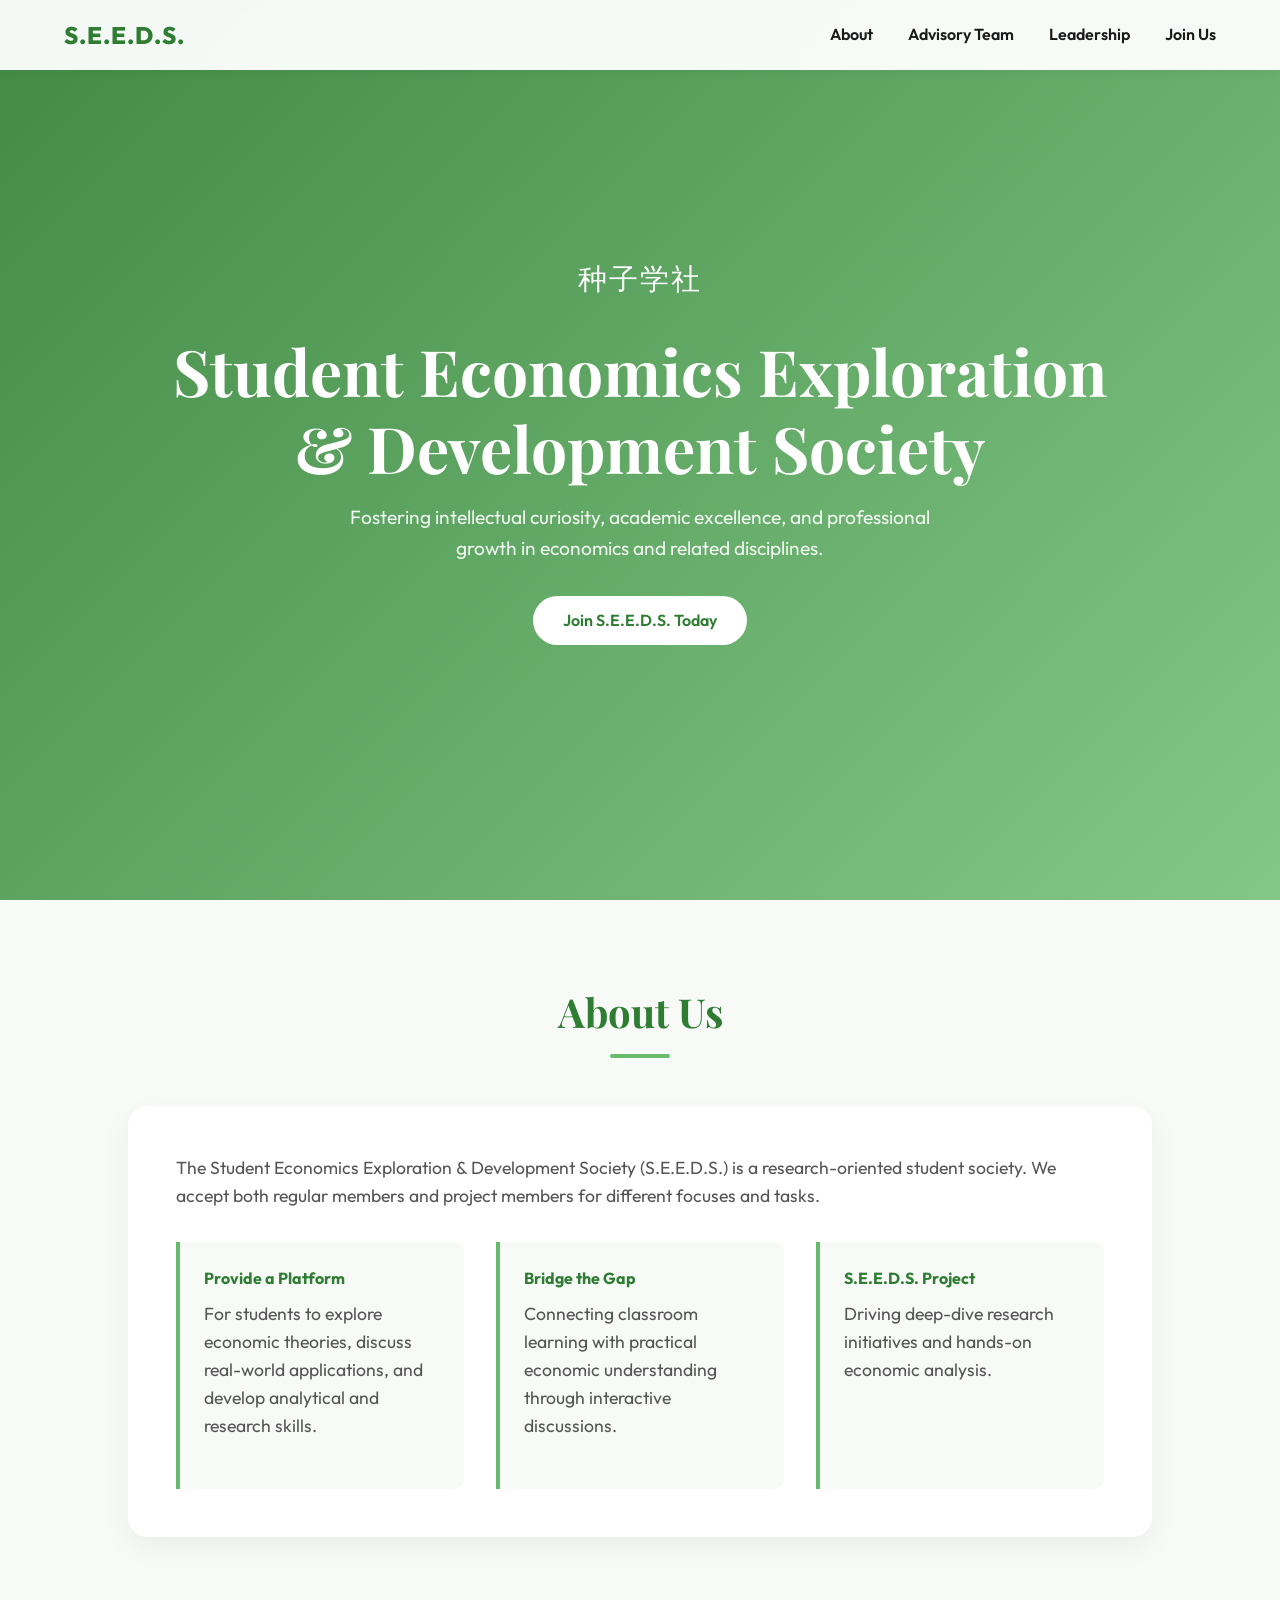
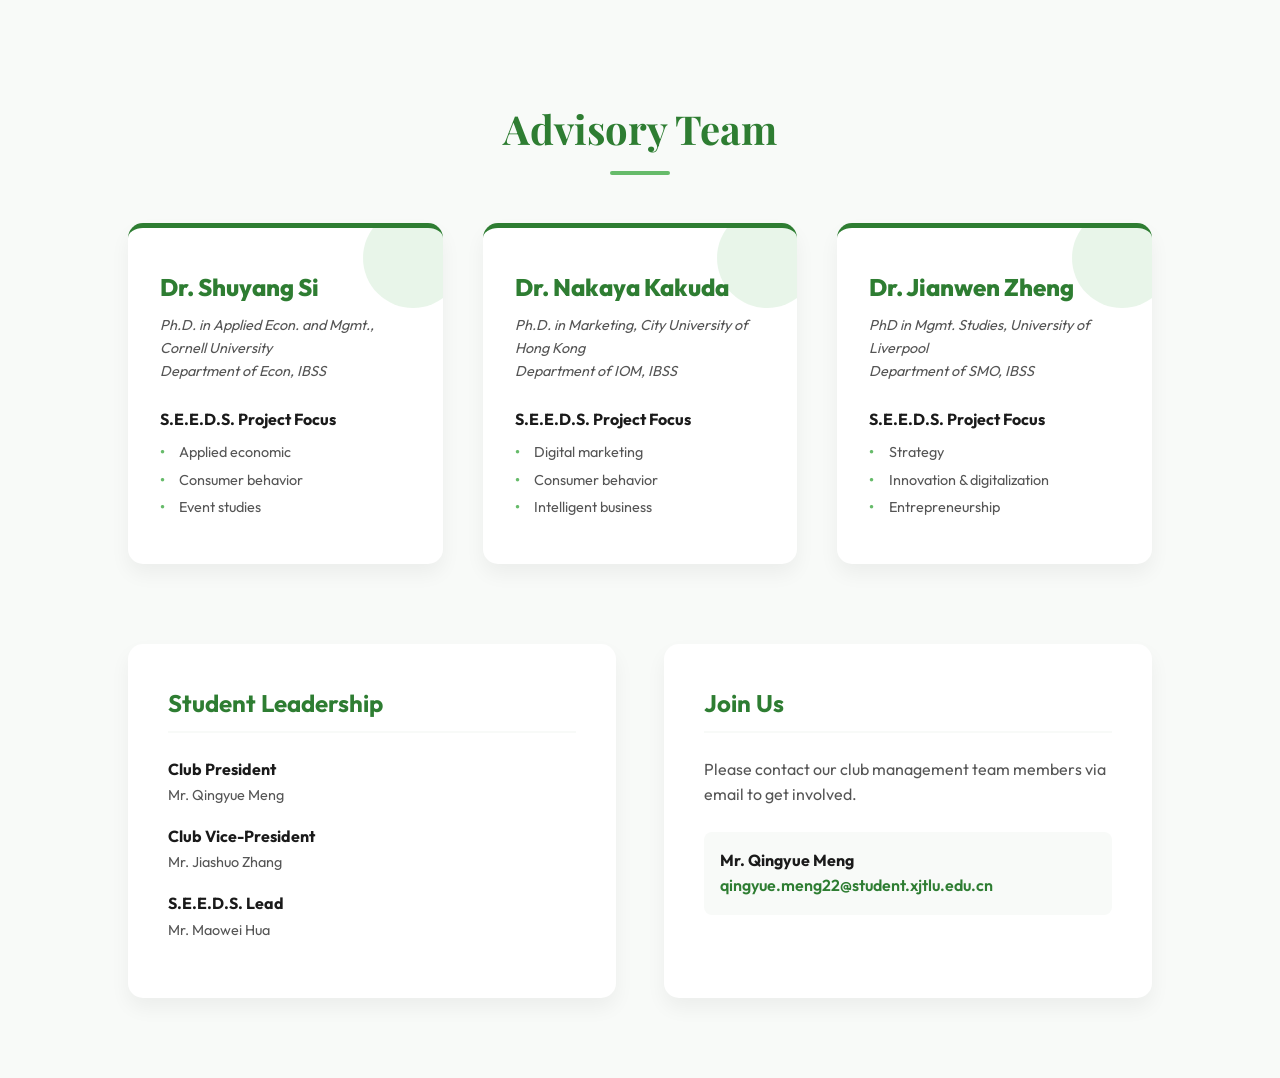
==== commit ae66315e: "Update index.html" ====
--- a/index.html
+++ b/index.html
@@ -357,7 +357,7 @@
     <section id="about">
         <h2 class="section-title">About Us</h2>
         <div class="about-content">
-            <p>The Student Economics Exploration & Development Society (S.E.E.D.S.) is a research-oriented student society. We accept both regular members and S.E.E.D.S. Project members for different focuses and tasks.</p>
+            <p>The Student Economics Exploration & Development Society (S.E.E.D.S.) is a research-oriented student society. We accept both regular members and project members for different focuses and tasks.</p>
             
             <div class="aims-grid">
                 <div class="aim-card">
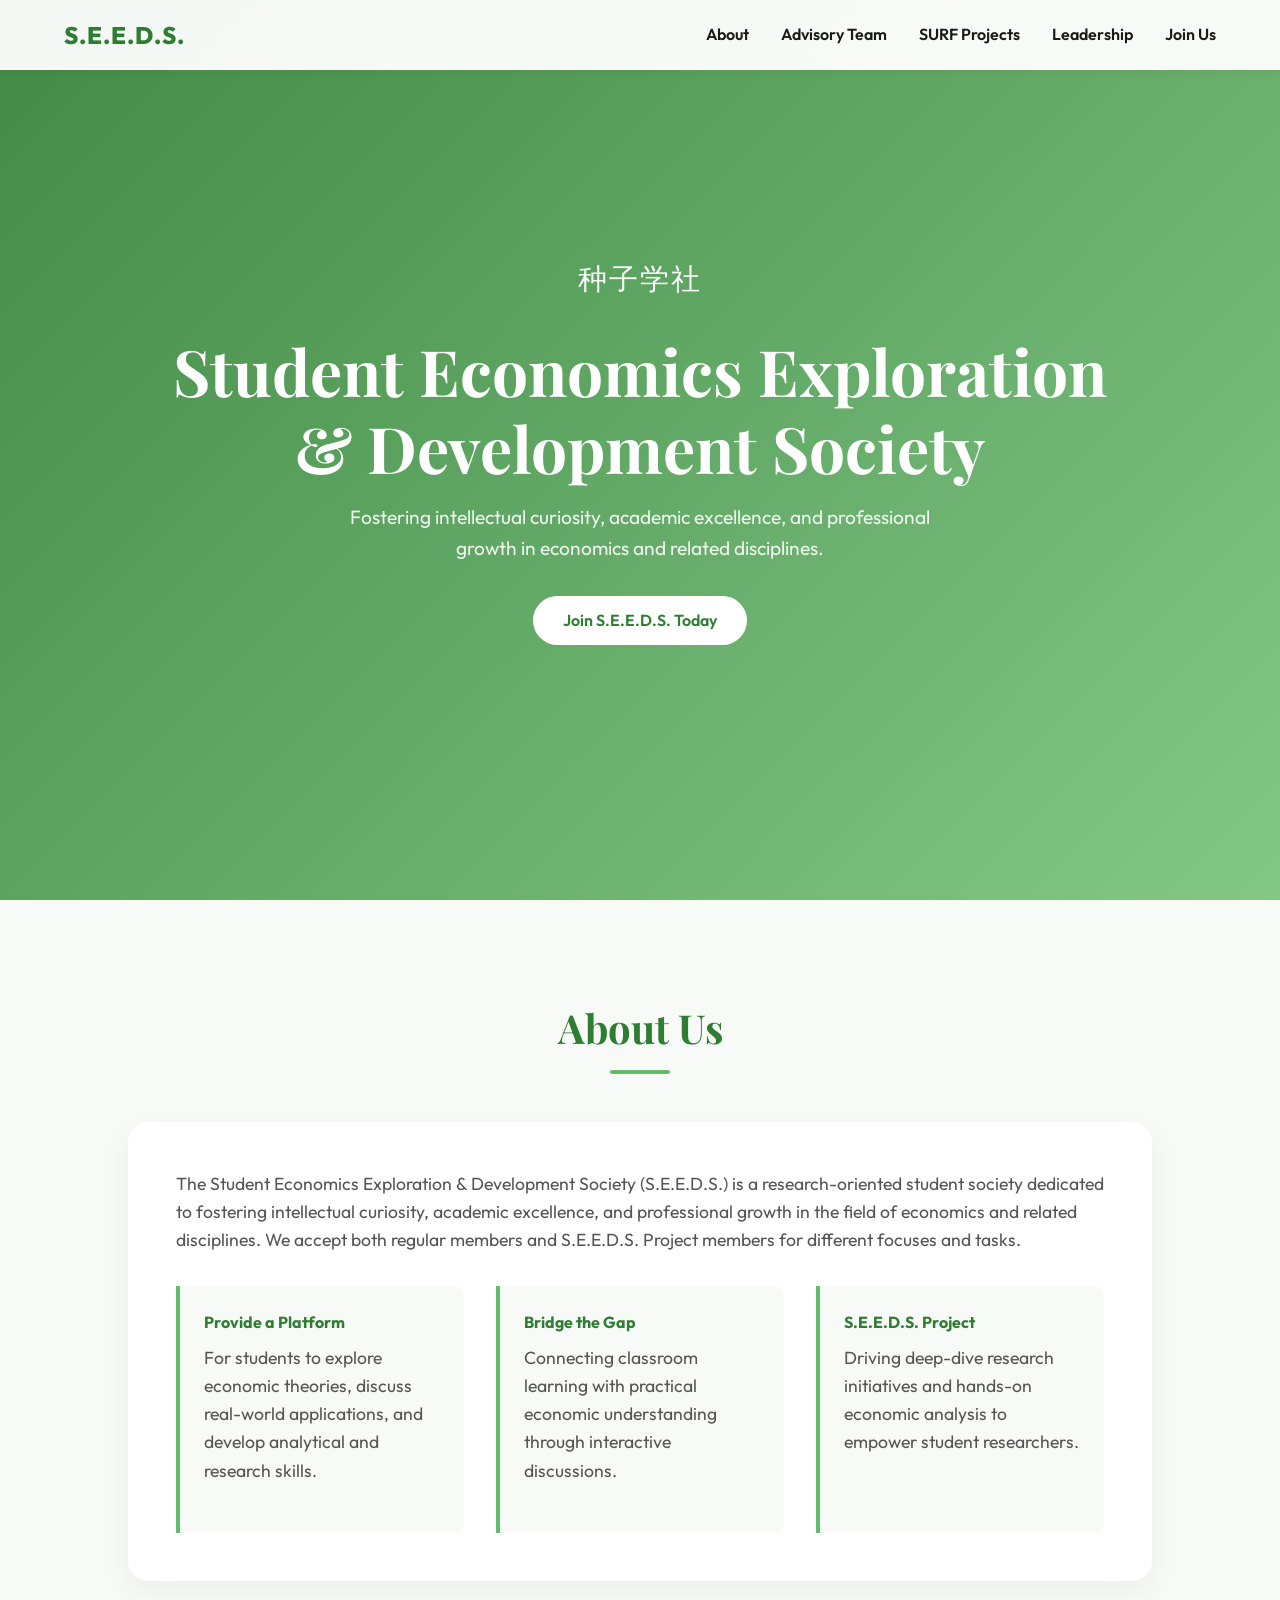
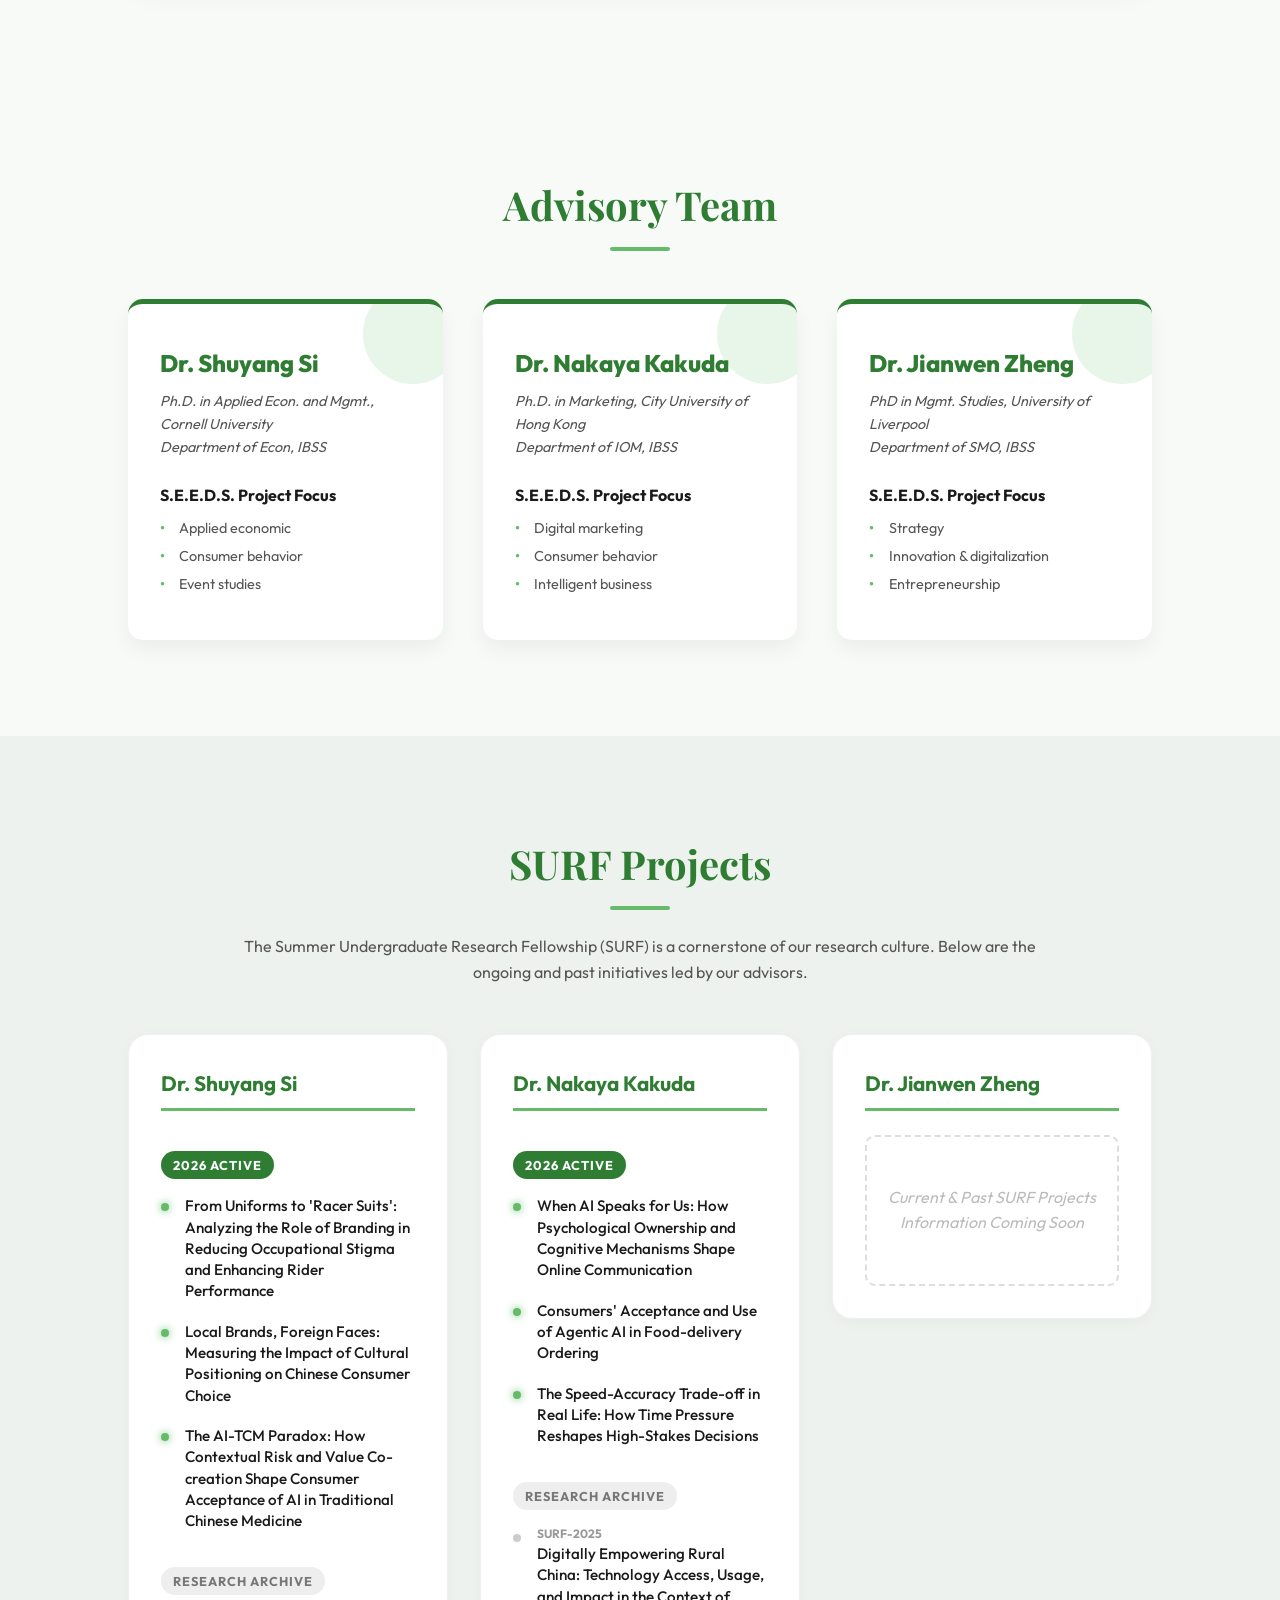
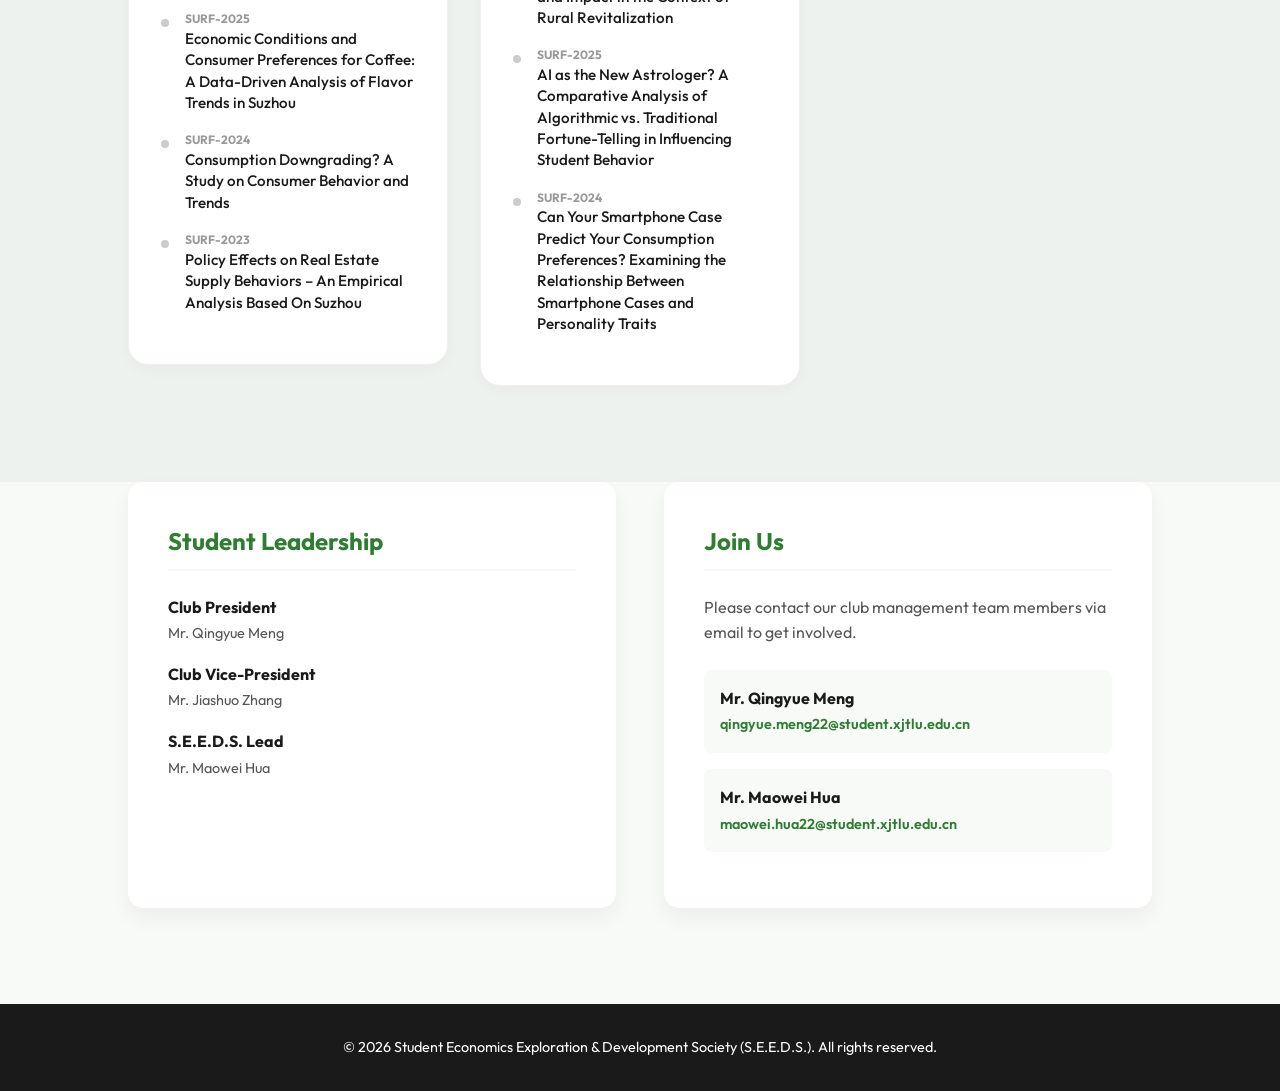
==== commit eee12d15: "Update index.html" ====
--- a/index.html
+++ b/index.html
@@ -4,22 +4,21 @@
     <meta charset="UTF-8">
     <meta name="viewport" content="width=device-width, initial-scale=1.0">
     <title>S.E.E.D.S. | Student Economics Exploration & Development Society</title>
-    <link href="https://fonts.googleapis.com/css2?family=Outfit:wght@300;400;600;800&family=Playfair+Display:ital,wght@0,600;1,600&display=swap" rel="stylesheet">
+    <link href="https://fonts.googleapis.com/css2?family=Outfit:wght@300;400;500;600;800&family=Playfair+Display:ital,wght@0,600;1,600&display=swap" rel="stylesheet">
+    
     <style>
+        /* === Global Variables & Resets === */
         :root {
-            --primary: #2E7D32; /* 深绿 - 象征学术扎根 */
-            --secondary: #66BB6A; /* 浅绿 - 象征新生和发展 */
+            --primary: #2E7D32; 
+            --secondary: #66BB6A; 
             --bg-color: #F8FAF8;
+            --bg-alt: #EEF2EE;
             --text-dark: #1A1A1A;
             --text-light: #555555;
             --white: #FFFFFF;
         }
 
-        * {
-            margin: 0;
-            padding: 0;
-            box-sizing: border-box;
-        }
+        * { margin: 0; padding: 0; box-sizing: border-box; }
 
         body {
             font-family: 'Outfit', sans-serif;
@@ -29,7 +28,7 @@
             scroll-behavior: smooth;
         }
 
-        /* 导航栏 */
+        /* === Navigation === */
         nav {
             position: fixed;
             top: 0;
@@ -52,19 +51,21 @@
             letter-spacing: 1px;
         }
 
+        .nav-links {
+            display: flex;
+            gap: 2rem;
+        }
+
         .nav-links a {
             text-decoration: none;
             color: var(--text-dark);
-            margin-left: 2rem;
             font-weight: 600;
             transition: color 0.3s;
         }
 
-        .nav-links a:hover {
-            color: var(--secondary);
-        }
-
-        /* 首屏 (Hero Section) */
+        .nav-links a:hover { color: var(--secondary); }
+
+        /* === Hero Section === */
         .hero {
             height: 100vh;
             display: flex;
@@ -115,10 +116,8 @@
             box-shadow: 0 10px 20px rgba(0,0,0,0.2);
         }
 
-        /* 通用区块设置 */
-        section {
-            padding: 5rem 10%;
-        }
+        /* === General Sections === */
+        section { padding: 6rem 10%; }
 
         .section-title {
             text-align: center;
@@ -139,7 +138,7 @@
             border-radius: 2px;
         }
 
-        /* About Section */
+        /* === About Section === */
         .about-content {
             background: var(--white);
             padding: 3rem;
@@ -172,7 +171,7 @@
             margin-bottom: 0.5rem;
         }
 
-        /* Advisors Section */
+        /* === Advisors Section === */
         .advisors-grid {
             display: grid;
             grid-template-columns: repeat(auto-fit, minmax(300px, 1fr));
@@ -190,11 +189,8 @@
             border-top: 5px solid var(--primary);
         }
 
-        .advisor-card:hover {
-            transform: translateY(-5px);
-        }
-
-        /* 模仿图片中的绿色圆形装饰 */
+        .advisor-card:hover { transform: translateY(-5px); }
+
         .advisor-card::before {
             content: '';
             position: absolute;
@@ -208,10 +204,7 @@
             z-index: 0;
         }
 
-        .advisor-card * {
-            position: relative;
-            z-index: 1;
-        }
+        .advisor-card * { position: relative; z-index: 1; }
 
         .advisor-name {
             font-size: 1.5rem;
@@ -227,20 +220,9 @@
             font-style: italic;
         }
 
-        .advisor-focus {
-            margin-top: 1.5rem;
-        }
-
-        .advisor-focus h4 {
-            font-size: 1rem;
-            color: var(--text-dark);
-            margin-bottom: 0.5rem;
-        }
-
-        .advisor-focus ul {
-            list-style-type: none;
-        }
-
+        .advisor-focus { margin-top: 1.5rem; }
+        .advisor-focus h4 { font-size: 1rem; color: var(--text-dark); margin-bottom: 0.5rem; }
+        .advisor-focus ul { list-style-type: none; }
         .advisor-focus ul li {
             position: relative;
             padding-left: 1.2rem;
@@ -248,7 +230,6 @@
             color: var(--text-light);
             margin-bottom: 0.3rem;
         }
-
         .advisor-focus ul li::before {
             content: '•';
             color: var(--secondary);
@@ -257,12 +238,108 @@
             font-weight: bold;
         }
 
-        /* Team & Contact Section */
+        /* === SURF Section === */
+        #surf { background-color: var(--bg-alt); }
+        
+        .surf-grid {
+            display: grid;
+            grid-template-columns: repeat(auto-fit, minmax(320px, 1fr));
+            gap: 2rem;
+            align-items: start;
+        }
+
+        .surf-advisor-column {
+            background: var(--white);
+            border-radius: 20px;
+            padding: 2rem;
+            box-shadow: 0 4px 15px rgba(0,0,0,0.03);
+            border: 1px solid #eef2ee;
+        }
+
+        .surf-header {
+            border-bottom: 3px solid var(--secondary);
+            margin-bottom: 1.5rem;
+            padding-bottom: 0.5rem;
+        }
+
+        .surf-header h3 {
+            color: var(--primary);
+            font-size: 1.3rem;
+        }
+
+        .year-label {
+            font-size: 0.8rem;
+            text-transform: uppercase;
+            letter-spacing: 1px;
+            padding: 4px 12px;
+            border-radius: 20px;
+            display: inline-block;
+            margin-top: 1rem;
+            margin-bottom: 1rem;
+        }
+
+        .year-label.current {
+            background-color: var(--primary);
+            color: white;
+        }
+
+        .year-label:not(.current) {
+            background-color: #eee;
+            color: #777;
+        }
+
+        .project-item {
+            position: relative;
+            padding-left: 1.5rem;
+            margin-bottom: 1.2rem;
+            line-height: 1.4;
+        }
+
+        .project-item::before {
+            content: '';
+            position: absolute;
+            left: 0;
+            top: 8px;
+            width: 8px;
+            height: 8px;
+            border-radius: 50%;
+        }
+
+        .project-item.active::before {
+            background-color: var(--secondary);
+            box-shadow: 0 0 8px var(--secondary);
+        }
+
+        .project-item.archive::before { background-color: #ccc; }
+
+        .p-title {
+            display: block;
+            font-size: 0.95rem;
+            font-weight: 500;
+        }
+
+        .p-year {
+            display: block;
+            font-size: 0.75rem;
+            color: #999;
+            font-weight: 700;
+        }
+
+        .placeholder-box {
+            border: 2px dashed #ddd;
+            border-radius: 10px;
+            padding: 3rem 1rem;
+            text-align: center;
+            color: #bbb;
+            font-style: italic;
+        }
+
+        /* === Team & Contact Section === */
         .bottom-sections {
             display: flex;
             flex-wrap: wrap;
             gap: 3rem;
-            padding: 0 10% 5rem 10%;
+            padding: 0 10% 6rem 10%;
         }
 
         .team-box, .contact-box {
@@ -282,19 +359,9 @@
             padding-bottom: 0.5rem;
         }
 
-        .team-member {
-            margin-bottom: 1rem;
-        }
-
-        .team-member strong {
-            display: block;
-            color: var(--text-dark);
-        }
-
-        .team-member span {
-            font-size: 0.9rem;
-            color: var(--text-light);
-        }
+        .team-member { margin-bottom: 1rem; }
+        .team-member strong { display: block; color: var(--text-dark); }
+        .team-member span { font-size: 0.9rem; color: var(--text-light); }
 
         .contact-email {
             display: block;
@@ -307,15 +374,10 @@
             transition: background 0.3s;
         }
 
-        .contact-email:hover {
-            background: #e8f5e9;
-        }
-
-        .contact-email span {
-            color: var(--primary);
-            font-weight: 600;
-        }
-
+        .contact-email:hover { background: #e8f5e9; }
+        .contact-email span { color: var(--primary); font-weight: 600; font-size: 0.9rem;}
+
+        /* === Footer === */
         footer {
             text-align: center;
             padding: 2rem;
@@ -324,12 +386,13 @@
             font-size: 0.9rem;
         }
 
-        /* 移动端适配 */
+        /* === Mobile Responsiveness === */
         @media (max-width: 768px) {
             .hero h1 { font-size: 2.5rem; }
             .hero h2 { font-size: 1.2rem; }
-            .nav-links { display: none; } /* 移动端可以考虑在此基础上添加汉堡菜单 */
-            section { padding: 3rem 5%; }
+            .nav-links { display: none; } /* Hide on very small screens for simplicity */
+            section { padding: 4rem 5%; }
+            .bottom-sections { padding: 0 5% 4rem 5%; }
         }
     </style>
 </head>
@@ -340,6 +403,7 @@
         <div class="nav-links">
             <a href="#about">About</a>
             <a href="#advisors">Advisory Team</a>
+            <a href="#surf">SURF Projects</a>
             <a href="#team">Leadership</a>
             <a href="#join">Join Us</a>
         </div>
@@ -357,7 +421,7 @@
     <section id="about">
         <h2 class="section-title">About Us</h2>
         <div class="about-content">
-            <p>The Student Economics Exploration & Development Society (S.E.E.D.S.) is a research-oriented student society. We accept both regular members and project members for different focuses and tasks.</p>
+            <p>The Student Economics Exploration & Development Society (S.E.E.D.S.) is a research-oriented student society dedicated to fostering intellectual curiosity, academic excellence, and professional growth in the field of economics and related disciplines. We accept both regular members and S.E.E.D.S. Project members for different focuses and tasks.</p>
             
             <div class="aims-grid">
                 <div class="aim-card">
@@ -370,7 +434,7 @@
                 </div>
                 <div class="aim-card">
                     <h4>S.E.E.D.S. Project</h4>
-                    <p>Driving deep-dive research initiatives and hands-on economic analysis.</p>
+                    <p>Driving deep-dive research initiatives and hands-on economic analysis to empower student researchers.</p>
                 </div>
             </div>
         </div>
@@ -431,6 +495,94 @@
         </div>
     </section>
 
+    <section id="surf">
+        <h2 class="section-title">SURF Projects</h2>
+        <p style="text-align: center; max-width: 800px; margin: -1.5rem auto 3rem auto; color: var(--text-light);">
+            The Summer Undergraduate Research Fellowship (SURF) is a cornerstone of our research culture. Below are the ongoing and past initiatives led by our advisors.
+        </p>
+
+        <div class="surf-grid">
+            
+            <div class="surf-advisor-column">
+                <div class="surf-header">
+                    <h3>Dr. Shuyang Si</h3>
+                </div>
+                
+                <div class="surf-list">
+                    <h5 class="year-label current">2026 Active</h5>
+                    <div class="project-item active">
+                        <span class="p-title">From Uniforms to 'Racer Suits': Analyzing the Role of Branding in Reducing Occupational Stigma and Enhancing Rider Performance</span>
+                    </div>
+                    <div class="project-item active">
+                        <span class="p-title">Local Brands, Foreign Faces: Measuring the Impact of Cultural Positioning on Chinese Consumer Choice</span>
+                    </div>
+                    <div class="project-item active">
+                        <span class="p-title">The AI-TCM Paradox: How Contextual Risk and Value Co-creation Shape Consumer Acceptance of AI in Traditional Chinese Medicine</span>
+                    </div>
+
+                    <h5 class="year-label">Research Archive</h5>
+                    <div class="project-item archive">
+                        <span class="p-year">SURF-2025</span>
+                        <span class="p-title">Economic Conditions and Consumer Preferences for Coffee: A Data-Driven Analysis of Flavor Trends in Suzhou</span>
+                    </div>
+                    <div class="project-item archive">
+                        <span class="p-year">SURF-2024</span>
+                        <span class="p-title">Consumption Downgrading? A Study on Consumer Behavior and Trends</span>
+                    </div>
+                    <div class="project-item archive">
+                        <span class="p-year">SURF-2023</span>
+                        <span class="p-title">Policy Effects on Real Estate Supply Behaviors – An Empirical Analysis Based On Suzhou</span>
+                    </div>
+                </div>
+            </div>
+
+            <div class="surf-advisor-column">
+                <div class="surf-header">
+                    <h3>Dr. Nakaya Kakuda</h3>
+                </div>
+                
+                <div class="surf-list">
+                    <h5 class="year-label current">2026 Active</h5>
+                    <div class="project-item active">
+                        <span class="p-title">When AI Speaks for Us: How Psychological Ownership and Cognitive Mechanisms Shape Online Communication</span>
+                    </div>
+                    <div class="project-item active">
+                        <span class="p-title">Consumers' Acceptance and Use of Agentic AI in Food-delivery Ordering</span>
+                    </div>
+                    <div class="project-item active">
+                        <span class="p-title">The Speed-Accuracy Trade-off in Real Life: How Time Pressure Reshapes High-Stakes Decisions</span>
+                    </div>
+
+                    <h5 class="year-label">Research Archive</h5>
+                    <div class="project-item archive">
+                        <span class="p-year">SURF-2025</span>
+                        <span class="p-title">Digitally Empowering Rural China: Technology Access, Usage, and Impact in the Context of Rural Revitalization</span>
+                    </div>
+                    <div class="project-item archive">
+                        <span class="p-year">SURF-2025</span>
+                        <span class="p-title">AI as the New Astrologer? A Comparative Analysis of Algorithmic vs. Traditional Fortune-Telling in Influencing Student Behavior</span>
+                    </div>
+                    <div class="project-item archive">
+                        <span class="p-year">SURF-2024</span>
+                        <span class="p-title">Can Your Smartphone Case Predict Your Consumption Preferences? Examining the Relationship Between Smartphone Cases and Personality Traits</span>
+                    </div>
+                </div>
+            </div>
+
+            <div class="surf-advisor-column">
+                <div class="surf-header">
+                    <h3>Dr. Jianwen Zheng</h3>
+                </div>
+                <div class="surf-list">
+                    <div class="placeholder-box">
+                        <p>Current & Past SURF Projects<br>Information Coming Soon</p>
+                    </div>
+                </div>
+            </div>
+
+        </div>
+    </section>
+
     <div class="bottom-sections">
         
         <div id="team" class="team-box">
@@ -455,4 +607,20 @@
             
             <a href="mailto:qingyue.meng22@student.xjtlu.edu.cn" class="contact-email">
                 <strong>Mr. Qingyue Meng</strong><br>
-                <span>qingyue.meng22@student.xjtlu.edu.cn
+                <span>qingyue.meng22@student.xjtlu.edu.cn</span>
+            </a>
+            
+            <a href="mailto:maowei.hua22@student.xjtlu.edu.cn" class="contact-email">
+                <strong>Mr. Maowei Hua</strong><br>
+                <span>maowei.hua22@student.xjtlu.edu.cn</span>
+            </a>
+        </div>
+
+    </div>
+
+    <footer>
+        <p>&copy; 2026 Student Economics Exploration & Development Society (S.E.E.D.S.). All rights reserved.</p>
+    </footer>
+
+</body>
+</html>
